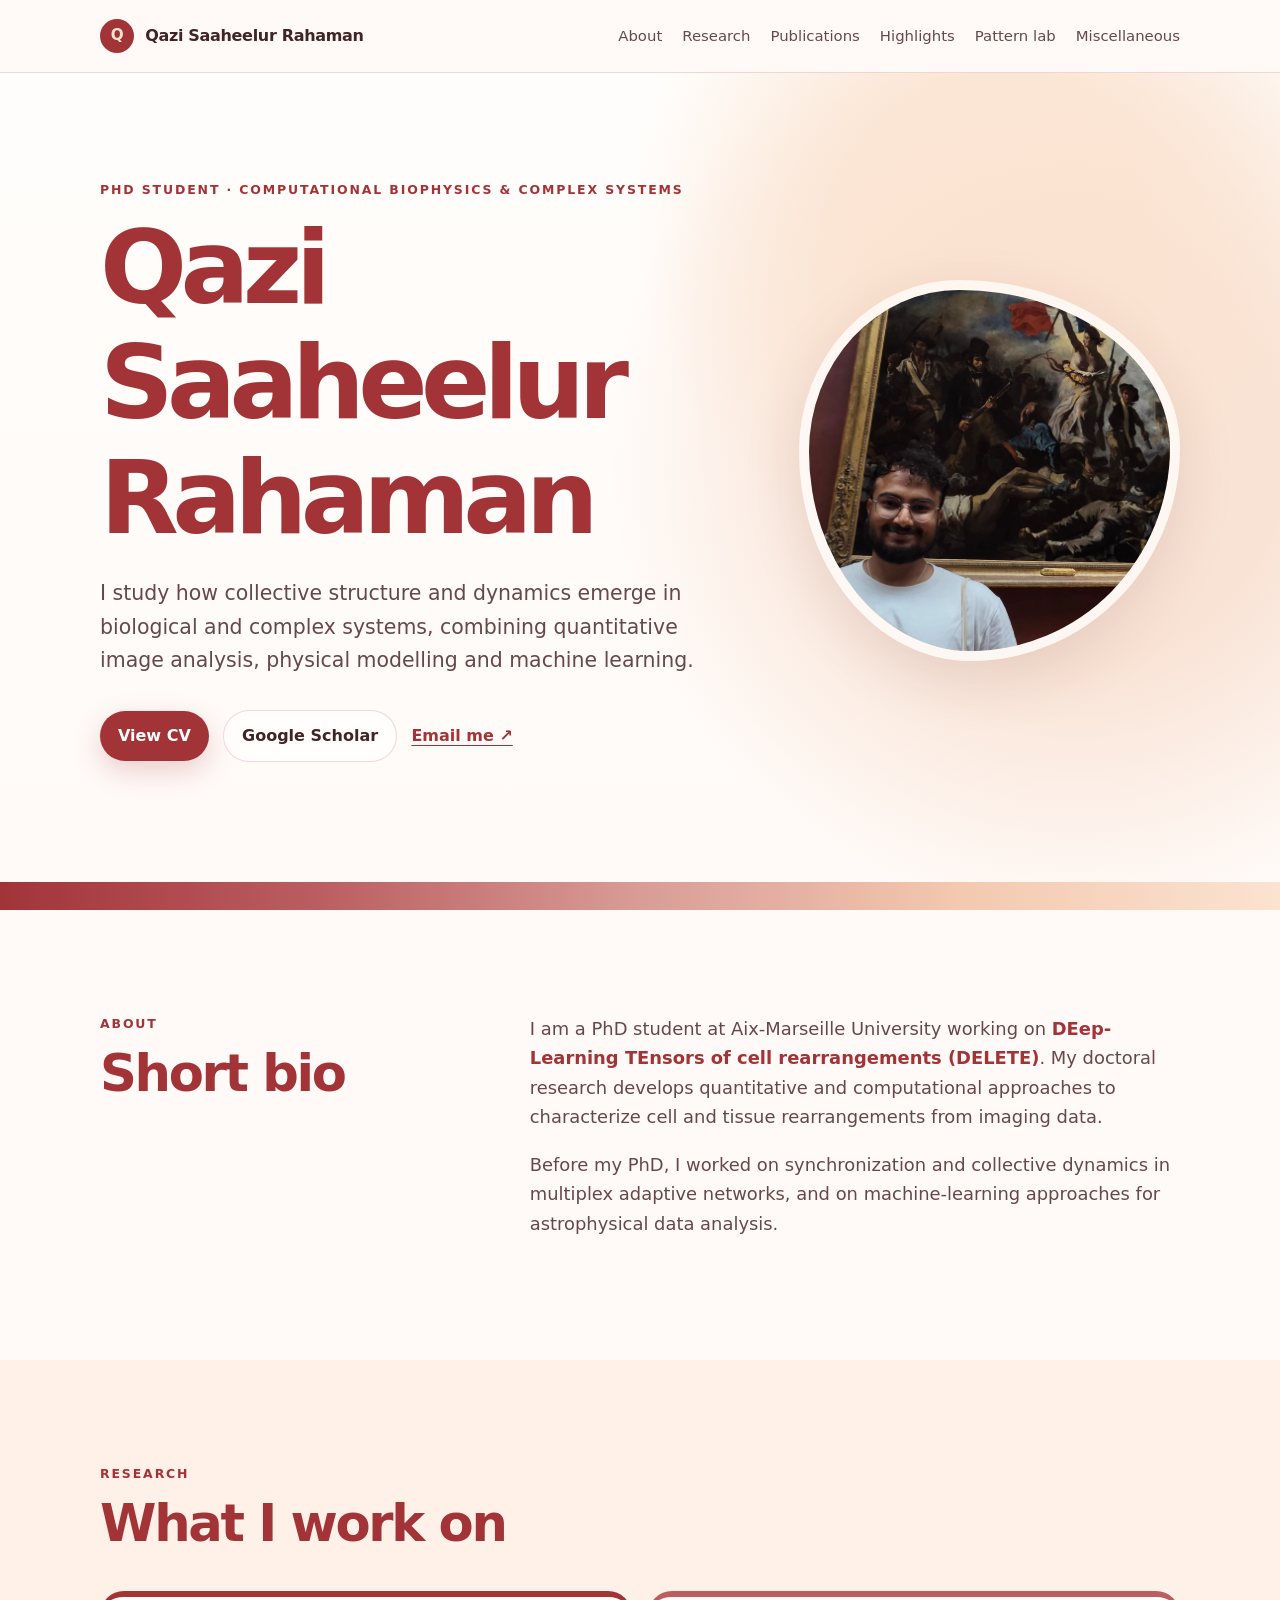
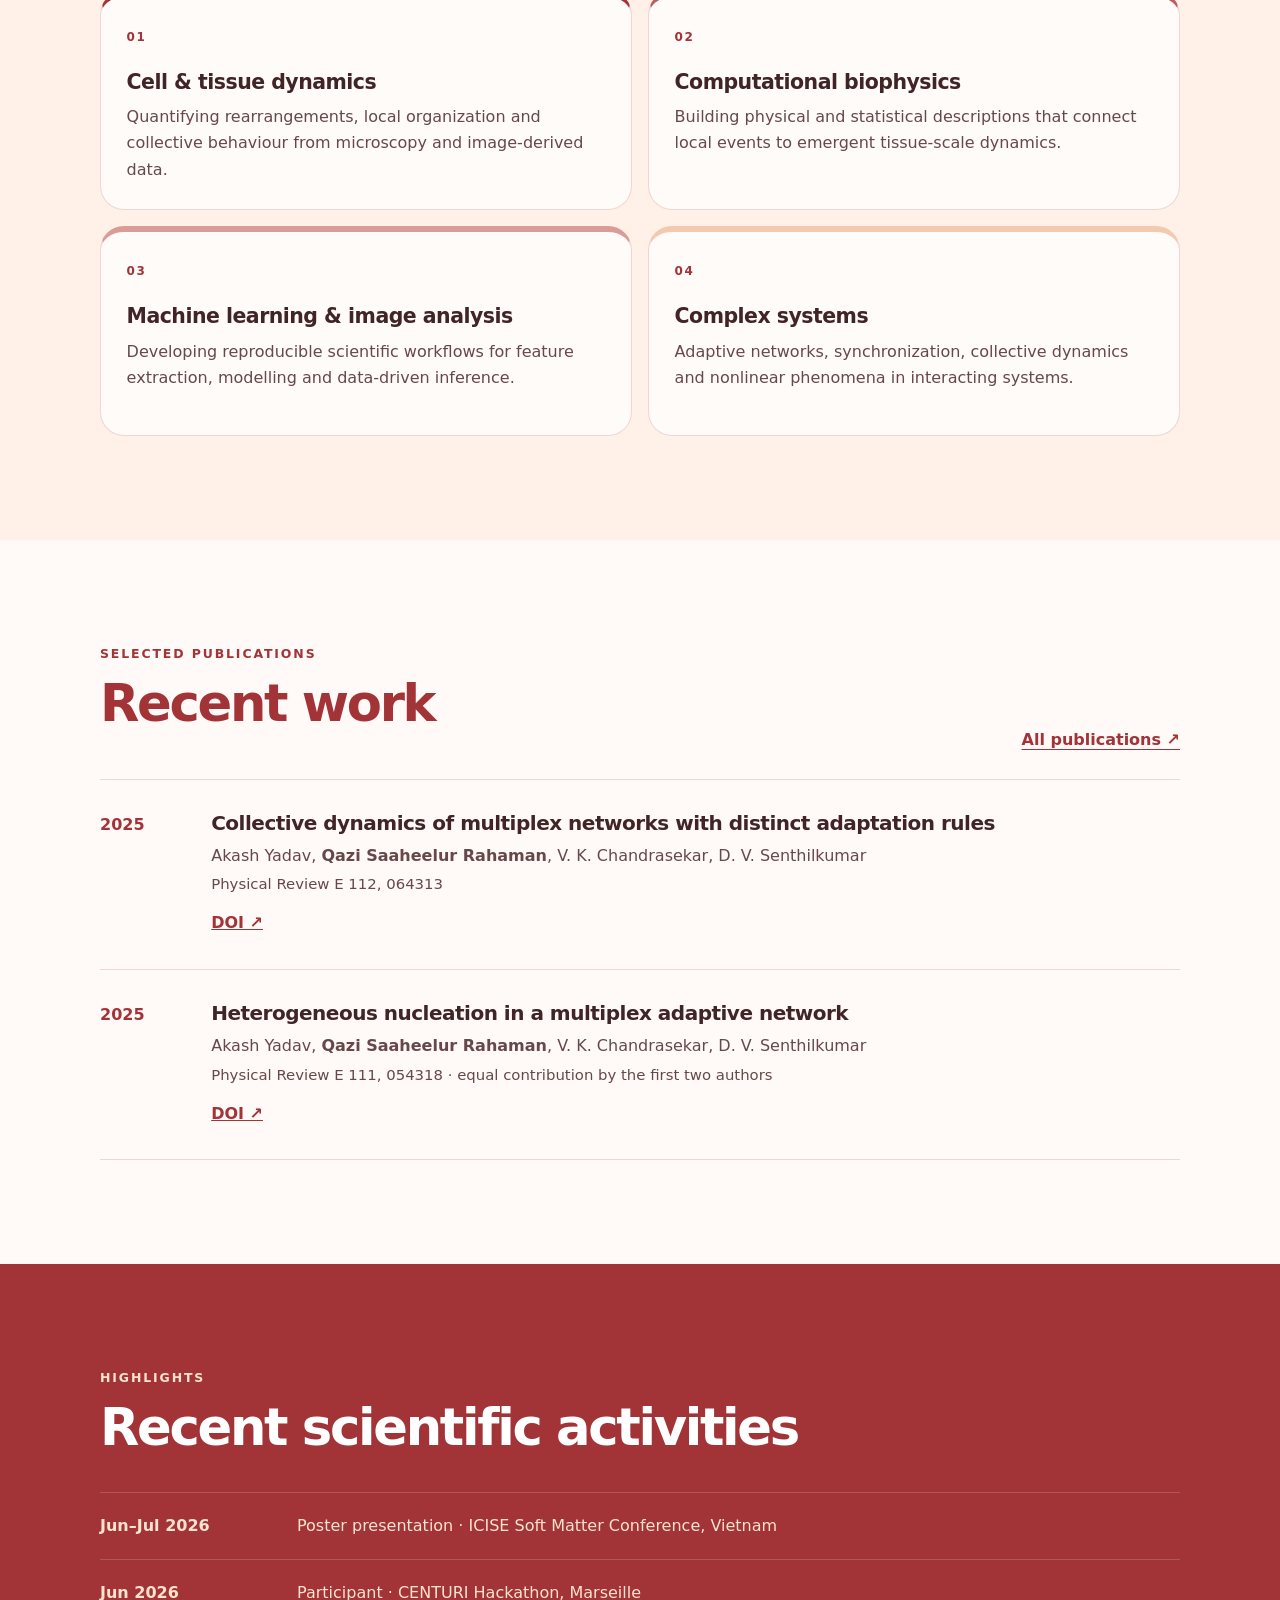
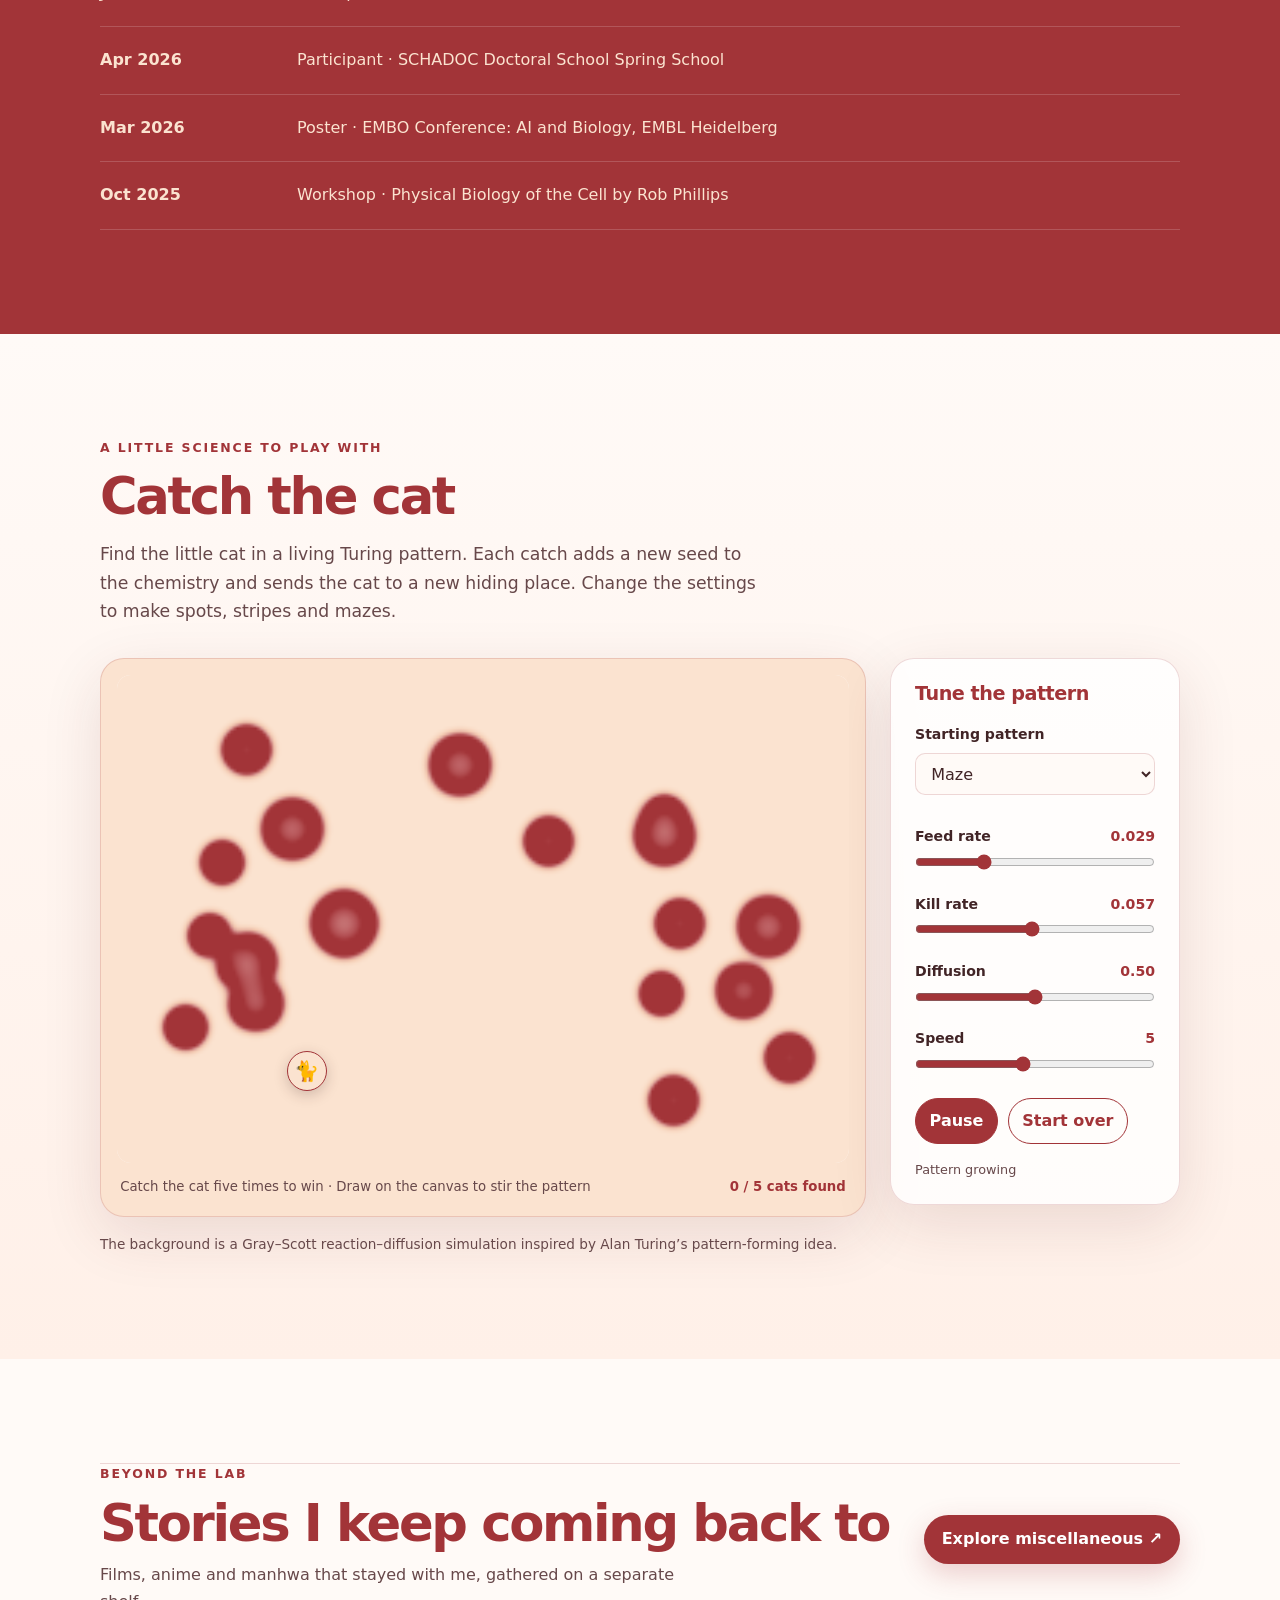
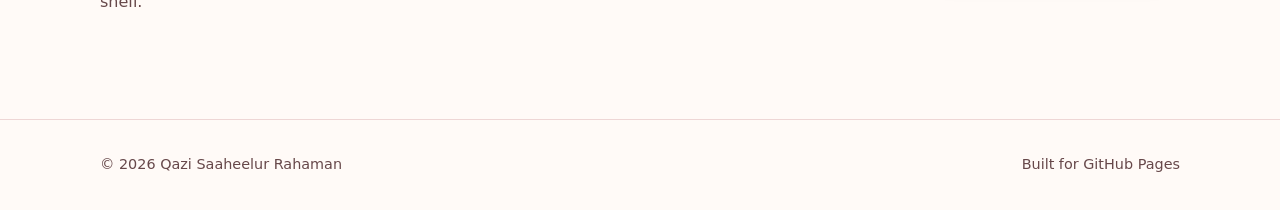
==== index.html @ b4f673d4 "Add cat pattern game and miscellaneous page" ====
<!doctype html>
<html lang="en">
<head>
  <meta charset="utf-8" />
  <meta name="viewport" content="width=device-width, initial-scale=1" />
  <meta name="description" content="Qazi Saaheelur Rahaman — PhD student working on computational biophysics, cell and tissue dynamics, complex systems, and quantitative image analysis." />
  <meta name="theme-color" content="#A23438" />
  <title>Qazi Saaheelur Rahaman</title>
  <link rel="icon" href="assets/favicon.svg" type="image/svg+xml" />
  <link rel="stylesheet" href="style.css?v=3" />
</head>
<body>
  <a class="skip-link" href="#main">Skip to content</a>

  <header class="site-header">
    <div class="shell nav-wrap">
      <a class="brand" href="#top" aria-label="Homepage">
        <span class="brand-mark">Q</span>
        <span>Qazi Saaheelur Rahaman</span>
      </a>
      <nav class="nav" aria-label="Primary navigation">
        <a href="#about">About</a>
        <a href="#research">Research</a>
        <a href="#publications">Publications</a>
        <a href="#highlights">Highlights</a>
        <a href="#pattern-lab">Pattern lab</a>
        <a href="misc.html">Miscellaneous</a>
      </nav>
    </div>
  </header>

  <main id="main">
    <section class="hero" id="top">
      <div class="shell hero-grid">
        <div class="hero-copy">
          <p class="eyebrow">PhD student · Computational biophysics & complex systems</p>
          <h1>Qazi Saaheelur Rahaman</h1>
          <p class="hero-text">
            I study how collective structure and dynamics emerge in biological and complex systems,
            combining quantitative image analysis, physical modelling and machine learning.
          </p>
          <div class="hero-actions">
            <a class="button primary" href="assets/resume.pdf" target="_blank" rel="noopener">View CV</a>
            <a class="button secondary" href="https://scholar.google.com/citations?user=FJB0mhMAAAAJ&hl=en" target="_blank" rel="noopener">Google Scholar</a>
            <a class="text-link" href="mailto:saaheelur-rahaman.QAZI@univ-amu.fr">Email me ↗</a>
          </div>
        </div>

        <figure class="hero-portrait">
          <img src="assets/img.jpeg" alt="Qazi Saaheelur Rahaman" />
        </figure>
      </div>
      <div class="hero-wave" aria-hidden="true"></div>
    </section>

    <section class="section" id="about">
      <div class="shell two-col">
        <div>
          <p class="section-kicker">About</p>
          <h2>Short bio</h2>
        </div>
        <div class="prose">
          <p>
            I am a PhD student at Aix-Marseille University working on <strong>DEep-Learning TEnsors of cell rearrangements (DELETE)</strong>.
            My doctoral research develops quantitative and computational approaches to characterize cell and tissue rearrangements from imaging data.
          </p>
          <p>
            Before my PhD, I worked on synchronization and collective dynamics in multiplex adaptive networks, and on machine-learning approaches for astrophysical data analysis.
          </p>
        </div>
      </div>
    </section>

    <section class="section soft" id="research">
      <div class="shell">
        <p class="section-kicker">Research</p>
        <h2>What I work on</h2>
        <div class="card-grid research-grid">
          <article class="research-card">
            <span class="card-index">01</span>
            <h3>Cell & tissue dynamics</h3>
            <p>Quantifying rearrangements, local organization and collective behaviour from microscopy and image-derived data.</p>
          </article>
          <article class="research-card">
            <span class="card-index">02</span>
            <h3>Computational biophysics</h3>
            <p>Building physical and statistical descriptions that connect local events to emergent tissue-scale dynamics.</p>
          </article>
          <article class="research-card">
            <span class="card-index">03</span>
            <h3>Machine learning & image analysis</h3>
            <p>Developing reproducible scientific workflows for feature extraction, modelling and data-driven inference.</p>
          </article>
          <article class="research-card">
            <span class="card-index">04</span>
            <h3>Complex systems</h3>
            <p>Adaptive networks, synchronization, collective dynamics and nonlinear phenomena in interacting systems.</p>
          </article>
        </div>
      </div>
    </section>

    <section class="section" id="publications">
      <div class="shell">
        <div class="section-heading-row">
          <div>
            <p class="section-kicker">Selected publications</p>
            <h2>Recent work</h2>
          </div>
          <a class="text-link" href="https://scholar.google.com/citations?user=FJB0mhMAAAAJ&hl=en" target="_blank" rel="noopener">All publications ↗</a>
        </div>

        <div class="publication-list">
          <article class="publication">
            <div class="pub-year">2025</div>
            <div>
              <h3>Collective dynamics of multiplex networks with distinct adaptation rules</h3>
              <p>Akash Yadav, <strong>Qazi Saaheelur Rahaman</strong>, V. K. Chandrasekar, D. V. Senthilkumar</p>
              <p class="pub-meta">Physical Review E 112, 064313</p>
              <a href="https://doi.org/10.1103/vndm-lcqs" target="_blank" rel="noopener">DOI ↗</a>
            </div>
          </article>

          <article class="publication">
            <div class="pub-year">2025</div>
            <div>
              <h3>Heterogeneous nucleation in a multiplex adaptive network</h3>
              <p>Akash Yadav, <strong>Qazi Saaheelur Rahaman</strong>, V. K. Chandrasekar, D. V. Senthilkumar</p>
              <p class="pub-meta">Physical Review E 111, 054318 · equal contribution by the first two authors</p>
              <a href="https://doi.org/10.1103/PhysRevE.111.054318" target="_blank" rel="noopener">DOI ↗</a>
            </div>
          </article>
        </div>
      </div>
    </section>

    <section class="section deep" id="highlights">
      <div class="shell">
        <p class="section-kicker light">Highlights</p>
        <h2>Recent scientific activities</h2>
        <div class="timeline">
          <div class="timeline-row"><time>Jun–Jul 2026</time><p>Poster presentation · ICISE Soft Matter Conference, Vietnam</p></div>
          <div class="timeline-row"><time>Jun 2026</time><p>Participant · CENTURI Hackathon, Marseille</p></div>
          <div class="timeline-row"><time>Apr 2026</time><p>Participant · SCHADOC Doctoral School Spring School</p></div>
          <div class="timeline-row"><time>Mar 2026</time><p>Poster · EMBO Conference: AI and Biology, EMBL Heidelberg</p></div>
          <div class="timeline-row"><time>Oct 2025</time><p>Workshop · Physical Biology of the Cell by Rob Phillips</p></div>
        </div>
      </div>
    </section>

    <section class="section pattern-section" id="pattern-lab">
      <div class="shell">
        <div class="pattern-heading">
          <div>
            <p class="section-kicker">A little science to play with</p>
            <h2>Catch the cat</h2>
            <p class="pattern-intro">Find the little cat in a living Turing pattern. Each catch adds a new seed to the chemistry and sends the cat to a new hiding place. Change the settings to make spots, stripes and mazes.</p>
          </div>
        </div>

        <div class="pattern-lab">
          <div class="pattern-stage">
            <div class="pattern-canvas-wrap">
              <canvas id="pattern-canvas" width="240" height="160" tabindex="0" aria-label="Interactive reaction-diffusion pattern. Draw with a pointer or press Enter to add a new seed.">Your browser does not support this pattern canvas.</canvas>
              <button id="pattern-cat" class="pattern-cat" type="button" aria-label="Catch the cat" style="left:50%;top:50%">🐈</button>
            </div>
            <div class="pattern-stage-caption">
              <p class="pattern-hint">Catch the cat five times to win · Draw on the canvas to stir the pattern</p>
              <p id="cat-score" class="cat-score" role="status" aria-live="polite">0 / 5 cats found</p>
            </div>
          </div>

          <div class="pattern-controls">
            <h3>Tune the pattern</h3>
            <label class="control-label" for="pattern-preset">Starting pattern</label>
            <select id="pattern-preset">
              <option value="spots">Spots</option>
              <option value="stripes">Stripes</option>
              <option value="maze" selected>Maze</option>
              <option value="coral">Coral</option>
            </select>

            <label class="slider-label" for="feed-rate"><span>Feed rate</span><output id="feed-value" for="feed-rate">0.029</output></label>
            <input id="feed-rate" type="range" min="0.010" max="0.080" step="0.001" value="0.029" />
            <label class="slider-label" for="kill-rate"><span>Kill rate</span><output id="kill-value" for="kill-rate">0.057</output></label>
            <input id="kill-rate" type="range" min="0.040" max="0.075" step="0.001" value="0.057" />
            <label class="slider-label" for="diffusion-rate"><span>Diffusion</span><output id="diffusion-value" for="diffusion-rate">0.50</output></label>
            <input id="diffusion-rate" type="range" min="0.20" max="0.80" step="0.01" value="0.50" />
            <label class="slider-label" for="pattern-speed"><span>Speed</span><output id="speed-value" for="pattern-speed">5</output></label>
            <input id="pattern-speed" type="range" min="1" max="10" step="1" value="5" />

            <div class="pattern-buttons">
              <button id="pattern-toggle" type="button">Pause</button>
              <button id="pattern-reset" type="button">Start over</button>
            </div>
            <p id="pattern-status" class="pattern-status" role="status" aria-live="polite">Pattern growing</p>
          </div>
        </div>
        <p class="pattern-credit">The background is a Gray–Scott reaction–diffusion simulation inspired by Alan Turing’s pattern-forming idea.</p>
      </div>
    </section>

    <section class="section misc-teaser">
      <div class="shell misc-teaser-inner">
        <div>
          <p class="section-kicker">Beyond the lab</p>
          <h2>Stories I keep coming back to</h2>
          <p>Films, anime and manhwa that stayed with me, gathered on a separate shelf.</p>
        </div>
        <a class="button primary" href="misc.html">Explore miscellaneous ↗</a>
      </div>
    </section>
  </main>

  <footer class="site-footer">
    <div class="shell footer-row">
      <span>© <span id="year"></span> Qazi Saaheelur Rahaman</span>
      <span>Built for GitHub Pages</span>
    </div>
  </footer>

  <script src="pattern-lab.js?v=2" defer></script>
  <script>
    document.getElementById('year').textContent = new Date().getFullYear();
  </script>
</body>
</html>
---- style.css ----
:root {
  --ember: #A23438;
  --rose: #BB5E61;
  --blush: #D99C97;
  --peach: #F3C9AF;
  --cream: #FBE3D0;
  --ink: #412426;
  --paper: #fffaf7;
  --white: #ffffff;
  --muted: #67484a;
  --line: rgba(162, 52, 56, 0.18);
  --shadow: 0 18px 60px rgba(94, 31, 34, 0.12);
  --radius: 24px;
  --shell: 1080px;
}

* { box-sizing: border-box; }
html { scroll-behavior: smooth; }
body {
  margin: 0;
  font-family: Inter, ui-sans-serif, system-ui, -apple-system, BlinkMacSystemFont, "Segoe UI", sans-serif;
  color: var(--ink);
  background: var(--paper);
  line-height: 1.65;
  -webkit-font-smoothing: antialiased;
}
a { color: inherit; }
img { max-width: 100%; display: block; }

.skip-link {
  position: fixed;
  left: 1rem;
  top: -4rem;
  z-index: 999;
  background: var(--ember);
  color: white;
  padding: .7rem 1rem;
  border-radius: .5rem;
}
.skip-link:focus { top: 1rem; }

.shell {
  width: min(calc(100% - 2.5rem), var(--shell));
  margin-inline: auto;
}

.site-header {
  position: sticky;
  top: 0;
  z-index: 50;
  backdrop-filter: blur(14px);
  background: color-mix(in srgb, var(--paper) 88%, transparent);
  border-bottom: 1px solid var(--line);
}
.nav-wrap {
  min-height: 72px;
  display: flex;
  align-items: center;
  justify-content: space-between;
  gap: 2rem;
}
.brand {
  display: inline-flex;
  align-items: center;
  gap: .7rem;
  font-weight: 750;
  text-decoration: none;
  letter-spacing: -.02em;
}
.brand-mark {
  display: grid;
  place-items: center;
  width: 34px;
  height: 34px;
  border-radius: 50%;
  background: var(--ember);
  color: var(--cream);
  font-size: .95rem;
}
.nav { display: flex; gap: 1.25rem; font-size: .93rem; }
.nav a { text-decoration: none; color: var(--muted); }
.nav a:hover { color: var(--ember); }

.hero {
  position: relative;
  overflow: hidden;
  background:
    radial-gradient(circle at 78% 18%, rgba(251,227,208,.85) 0 12%, transparent 30%),
    radial-gradient(circle at 84% 45%, rgba(243,201,175,.48) 0 18%, transparent 40%),
    linear-gradient(180deg, #fffdfb 0%, var(--paper) 100%);
}
.hero-grid {
  min-height: 610px;
  display: grid;
  grid-template-columns: 1.25fr .75fr;
  gap: 4rem;
  align-items: center;
  padding: 6.7rem 0 7.5rem;
  position: relative;
  z-index: 1;
}
.eyebrow, .section-kicker {
  margin: 0 0 .65rem;
  text-transform: uppercase;
  letter-spacing: .15em;
  font-weight: 800;
  font-size: .78rem;
  color: var(--ember);
}
h1, h2, h3 { line-height: 1.12; margin-top: 0; }
h1 {
  font-size: clamp(3.2rem, 8vw, 6.4rem);
  letter-spacing: -.065em;
  margin-bottom: 1.35rem;
  max-width: 8ch;
  color: var(--ember);
}
h2 {
  font-size: clamp(2.1rem, 4vw, 3.35rem);
  letter-spacing: -.045em;
  margin-bottom: 1.3rem;
  color: var(--ember);
}
h3 { letter-spacing: -.025em; }
.hero-text {
  max-width: 650px;
  font-size: clamp(1.07rem, 2vw, 1.28rem);
  color: var(--muted);
  margin: 0;
}
.hero-actions {
  display: flex;
  flex-wrap: wrap;
  align-items: center;
  gap: .9rem;
  margin-top: 2rem;
}
.button {
  display: inline-flex;
  align-items: center;
  justify-content: center;
  min-height: 48px;
  padding: .72rem 1.12rem;
  border-radius: 999px;
  font-weight: 750;
  text-decoration: none;
  transition: transform .18s ease, box-shadow .18s ease, background .18s ease;
}
.button:hover { transform: translateY(-2px); }
.button.primary { background: var(--ember); color: white; box-shadow: 0 10px 28px rgba(162,52,56,.22); }
.button.primary:hover { background: #862a2e; }
.button.secondary { border: 1px solid var(--line); background: rgba(255,255,255,.65); }
.text-link { font-weight: 750; color: var(--ember); text-decoration-thickness: 1px; text-underline-offset: 4px; }

.hero-portrait {
  width: min(100%, 390px);
  aspect-ratio: 1;
  margin: 0;
  justify-self: end;
  overflow: hidden;
  border: 10px solid rgba(255,255,255,.7);
  border-radius: 42% 58% 55% 45% / 45% 44% 56% 55%;
  box-shadow: var(--shadow);
}
.hero-portrait img {
  width: 100%;
  height: 100%;
  object-fit: cover;
}
.hero-wave {
  height: 28px;
  background: linear-gradient(90deg, var(--ember), var(--rose), var(--blush), var(--peach), var(--cream));
}

.section { padding: 6.5rem 0; }
.section.soft { background: #fff0e8; }
.section.deep { background: var(--ember); color: var(--cream); }
.section.deep h2 { color: white; }
.section-kicker.light { color: var(--cream); }
.two-col { display: grid; grid-template-columns: .72fr 1.28fr; gap: 4rem; }
.prose { font-size: 1.12rem; color: var(--muted); }
.prose p:first-child { margin-top: 0; }
.prose strong { color: var(--ember); }

.card-grid { display: grid; gap: 1rem; }
.research-grid { grid-template-columns: repeat(2, 1fr); margin-top: 2.4rem; }
.research-card {
  border: 1px solid var(--line);
  background: rgba(255,255,255,.72);
  border-radius: var(--radius);
  padding: 1.6rem;
  min-height: 210px;
  transition: transform .2s ease, border-color .2s ease;
}
.research-card:hover { transform: translateY(-4px); border-color: var(--rose); }
.research-card:nth-child(1) { border-top: 6px solid var(--ember); }
.research-card:nth-child(2) { border-top: 6px solid var(--rose); }
.research-card:nth-child(3) { border-top: 6px solid var(--blush); }
.research-card:nth-child(4) { border-top: 6px solid var(--peach); }
.card-index { font-size: .75rem; font-weight: 850; color: var(--ember); letter-spacing: .12em; }
.research-card h3 { font-size: 1.28rem; margin: 1.35rem 0 .65rem; }
.research-card p { margin: 0; color: var(--muted); }

.section-heading-row { display: flex; justify-content: space-between; align-items: end; gap: 2rem; }
.publication-list { border-top: 1px solid var(--line); margin-top: 1.6rem; }
.publication {
  display: grid;
  grid-template-columns: 92px 1fr;
  gap: 1.2rem;
  padding: 2rem 0;
  border-bottom: 1px solid var(--line);
}
.pub-year { font-weight: 850; color: var(--ember); }
.publication h3 { font-size: 1.25rem; margin-bottom: .55rem; }
.publication p { margin: .2rem 0; color: var(--muted); }
.publication a { display: inline-block; margin-top: .65rem; color: var(--ember); font-weight: 800; }
.pub-meta { font-size: .93rem; }

.timeline { margin-top: 2.2rem; border-top: 1px solid rgba(255,255,255,.17); }
.timeline-row {
  display: grid;
  grid-template-columns: 165px 1fr;
  gap: 2rem;
  padding: 1.25rem 0;
  border-bottom: 1px solid rgba(255,255,255,.17);
}
.timeline-row time { color: var(--cream); font-weight: 800; }
.timeline-row p { margin: 0; }

.pattern-section { background: linear-gradient(180deg, var(--paper), #fff0e8); }
.pattern-heading { margin-bottom: 2rem; }
.pattern-heading h2 { margin-bottom: .9rem; }
.pattern-intro { max-width: 670px; margin: 0; color: var(--muted); font-size: 1.08rem; }
.pattern-lab { display: grid; grid-template-columns: minmax(0, 1fr) 290px; gap: 1.5rem; align-items: start; }
.pattern-stage, .pattern-controls { border: 1px solid var(--line); border-radius: var(--radius); box-shadow: var(--shadow); }
.pattern-stage { padding: 1rem; background: var(--cream); }
.pattern-canvas-wrap { position: relative; }
#pattern-canvas { display: block; width: 100%; height: auto; aspect-ratio: 3 / 2; border-radius: 14px; background: var(--paper); cursor: crosshair; touch-action: none; }
#pattern-canvas:focus-visible { outline: 3px solid var(--ember); outline-offset: 4px; }
.pattern-cat { position: absolute; z-index: 2; display: grid; place-items: center; width: 40px; height: 40px; padding: 0; border: 1px solid var(--ember); border-radius: 50%; background: var(--cream); box-shadow: 0 4px 14px rgba(65,36,38,.22); font-size: 20px; line-height: 1; cursor: pointer; transform: translate(-50%,-50%); transition: left .45s ease, top .45s ease, transform .18s ease; }
.pattern-cat[hidden] { display: none; }
.pattern-cat:hover { transform: translate(-50%,-50%) scale(1.12); }
.pattern-cat:focus-visible { outline: 3px solid var(--ember); outline-offset: 3px; }
.pattern-stage-caption { display: flex; align-items: baseline; justify-content: space-between; gap: .5rem 1rem; flex-wrap: wrap; }
.pattern-hint { margin: .85rem .2rem .1rem; color: var(--muted); font-size: .83rem; }
.cat-score { margin: .85rem .2rem .1rem; color: var(--ember); font-size: .83rem; font-weight: 800; white-space: nowrap; }
.pattern-controls { padding: 1.5rem; background: rgba(255,255,255,.8); }
.pattern-controls h3 { margin-bottom: 1.2rem; font-size: 1.2rem; color: var(--ember); }
.control-label, .slider-label { display: flex; justify-content: space-between; gap: 1rem; font-size: .88rem; font-weight: 700; }
.control-label { margin-bottom: .4rem; }
.pattern-controls select { width: 100%; min-height: 42px; margin-bottom: 1.15rem; padding: .55rem .7rem; border: 1px solid var(--line); border-radius: 10px; background: var(--paper); color: var(--ink); font: inherit; }
.slider-label { margin-top: .75rem; }
.slider-label output { color: var(--ember); font-variant-numeric: tabular-nums; }
.pattern-controls input[type="range"] { width: 100%; margin: .35rem 0 .65rem; accent-color: var(--ember); cursor: pointer; }
.pattern-buttons { display: flex; flex-wrap: wrap; gap: .6rem; margin-top: 1rem; }
.pattern-buttons button { min-height: 42px; padding: .55rem .85rem; border: 1px solid var(--ember); border-radius: 999px; background: var(--ember); color: white; font: inherit; font-weight: 700; cursor: pointer; }
.pattern-buttons button + button { background: transparent; color: var(--ember); }
.pattern-buttons button:hover { box-shadow: 0 4px 14px rgba(162,52,56,.18); }
.pattern-controls select:focus-visible, .pattern-controls input:focus-visible, .pattern-buttons button:focus-visible { outline: 3px solid var(--rose); outline-offset: 2px; }
.pattern-status { min-height: 1.3em; margin: .9rem 0 0; color: var(--muted); font-size: .8rem; }
.pattern-credit { margin: 1rem 0 0; color: var(--muted); font-size: .85rem; }

.misc-teaser { background: var(--paper); }
.misc-teaser-inner { display: flex; align-items: center; justify-content: space-between; gap: 2rem; border-top: 1px solid var(--line); }
.misc-teaser h2 { margin-bottom: .6rem; }
.misc-teaser p:last-child { max-width: 620px; margin: 0; color: var(--muted); }
.misc-teaser .button { flex: none; }

.misc-hero {
  padding: 5.5rem 0 5rem;
  background: radial-gradient(circle at 85% 15%, var(--cream), transparent 42%), linear-gradient(180deg, #fffdfb, var(--paper));
  border-bottom: 1px solid var(--line);
}
.misc-back { display: inline-block; margin-bottom: 3rem; color: var(--ember); font-weight: 750; text-decoration: none; }
.misc-back:hover { text-decoration: underline; }
.misc-hero h1 { max-width: none; margin-bottom: 1rem; font-size: clamp(3.5rem, 8vw, 6rem); }
.misc-hero p:not(.section-kicker) { max-width: 650px; margin: 0 0 1.8rem; color: var(--muted); font-size: 1.15rem; }
.misc-category { scroll-margin-top: 72px; }
.misc-category h2 { margin-bottom: 2rem; }
.poster-grid { display: grid; grid-template-columns: repeat(4, minmax(0, 1fr)); gap: 1.25rem; }
.poster-card { min-width: 0; margin: 0; }
.poster-art { position: relative; isolation: isolate; overflow: hidden; aspect-ratio: 2 / 3; border-radius: 16px; background: var(--cream); box-shadow: var(--shadow); }
.poster-art img { position: relative; z-index: 0; width: 100%; height: 100%; object-fit: cover; filter: grayscale(1) contrast(1.12); }
.poster-art::before, .poster-art::after { content: ""; position: absolute; inset: 0; pointer-events: none; }
.poster-art::before { z-index: 1; background: var(--ember); opacity: .48; mix-blend-mode: color; }
.poster-art::after { z-index: 2; background: url("assets/poster-grain.svg") repeat; opacity: .46; mix-blend-mode: soft-light; }
.poster-card figcaption { display: flex; gap: .7rem; padding: .9rem .15rem 0; }
.poster-rank { color: var(--rose); font-size: .78rem; font-weight: 850; line-height: 1.5; }
.poster-card h3 { margin: 0; color: var(--ink); font-size: 1.08rem; line-height: 1.35; }

.site-footer { border-top: 1px solid var(--line); }
.footer-row {
  min-height: 90px;
  display: flex;
  align-items: center;
  justify-content: space-between;
  gap: 1rem;
  color: var(--muted);
  font-size: .9rem;
}

@media (max-width: 820px) {
  .nav { display: none; }
  .hero-grid, .two-col, .pattern-lab { grid-template-columns: 1fr; }
  .hero-grid { gap: 2.5rem; padding: 5rem 0 5rem; }
  .hero-portrait { justify-self: start; width: min(100%, 340px); }
  .research-grid { grid-template-columns: 1fr; }
  .section-heading-row { align-items: flex-start; flex-direction: column; gap: .5rem; }
  .timeline-row { grid-template-columns: 1fr; gap: .3rem; }
  .publication { grid-template-columns: 1fr; gap: .3rem; }
  .section { padding: 4.5rem 0; }
  .pattern-controls { max-width: 520px; }
  .misc-teaser-inner { align-items: flex-start; flex-direction: column; }
  .poster-grid { grid-template-columns: repeat(2, minmax(0, 1fr)); }
}

@media (max-width: 520px) {
  .shell { width: min(calc(100% - 1.4rem), var(--shell)); }
  .brand span:last-child { display: none; }
  h1 { font-size: clamp(3rem, 16vw, 4.5rem); }
  .hero-portrait { width: min(100%, 290px); }
  .pattern-stage { padding: .6rem; }
  .pattern-hint { font-size: .75rem; }
  .misc-hero { padding: 3.5rem 0; }
  .misc-back { margin-bottom: 2rem; }
  .poster-grid { gap: 1rem .7rem; }
  .poster-card h3 { font-size: .95rem; }
  .footer-row { align-items: flex-start; flex-direction: column; justify-content: center; }
}
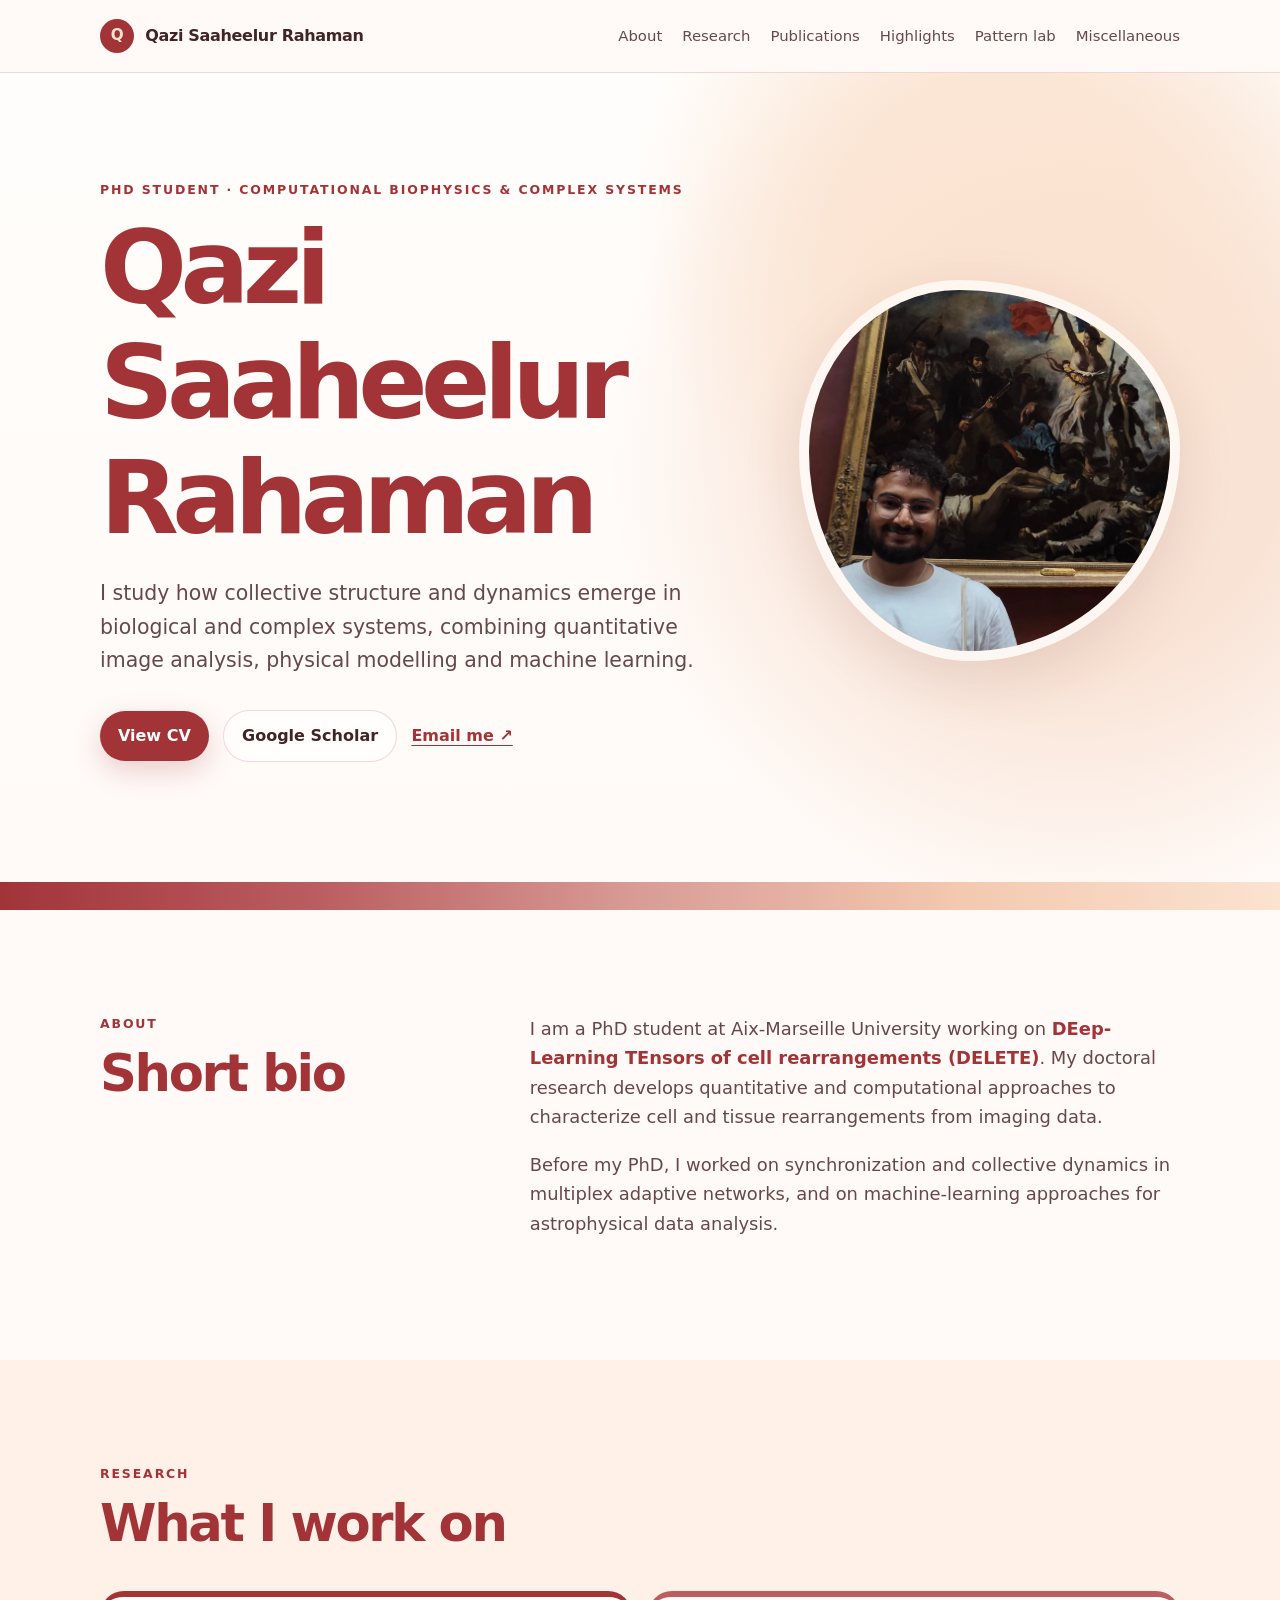
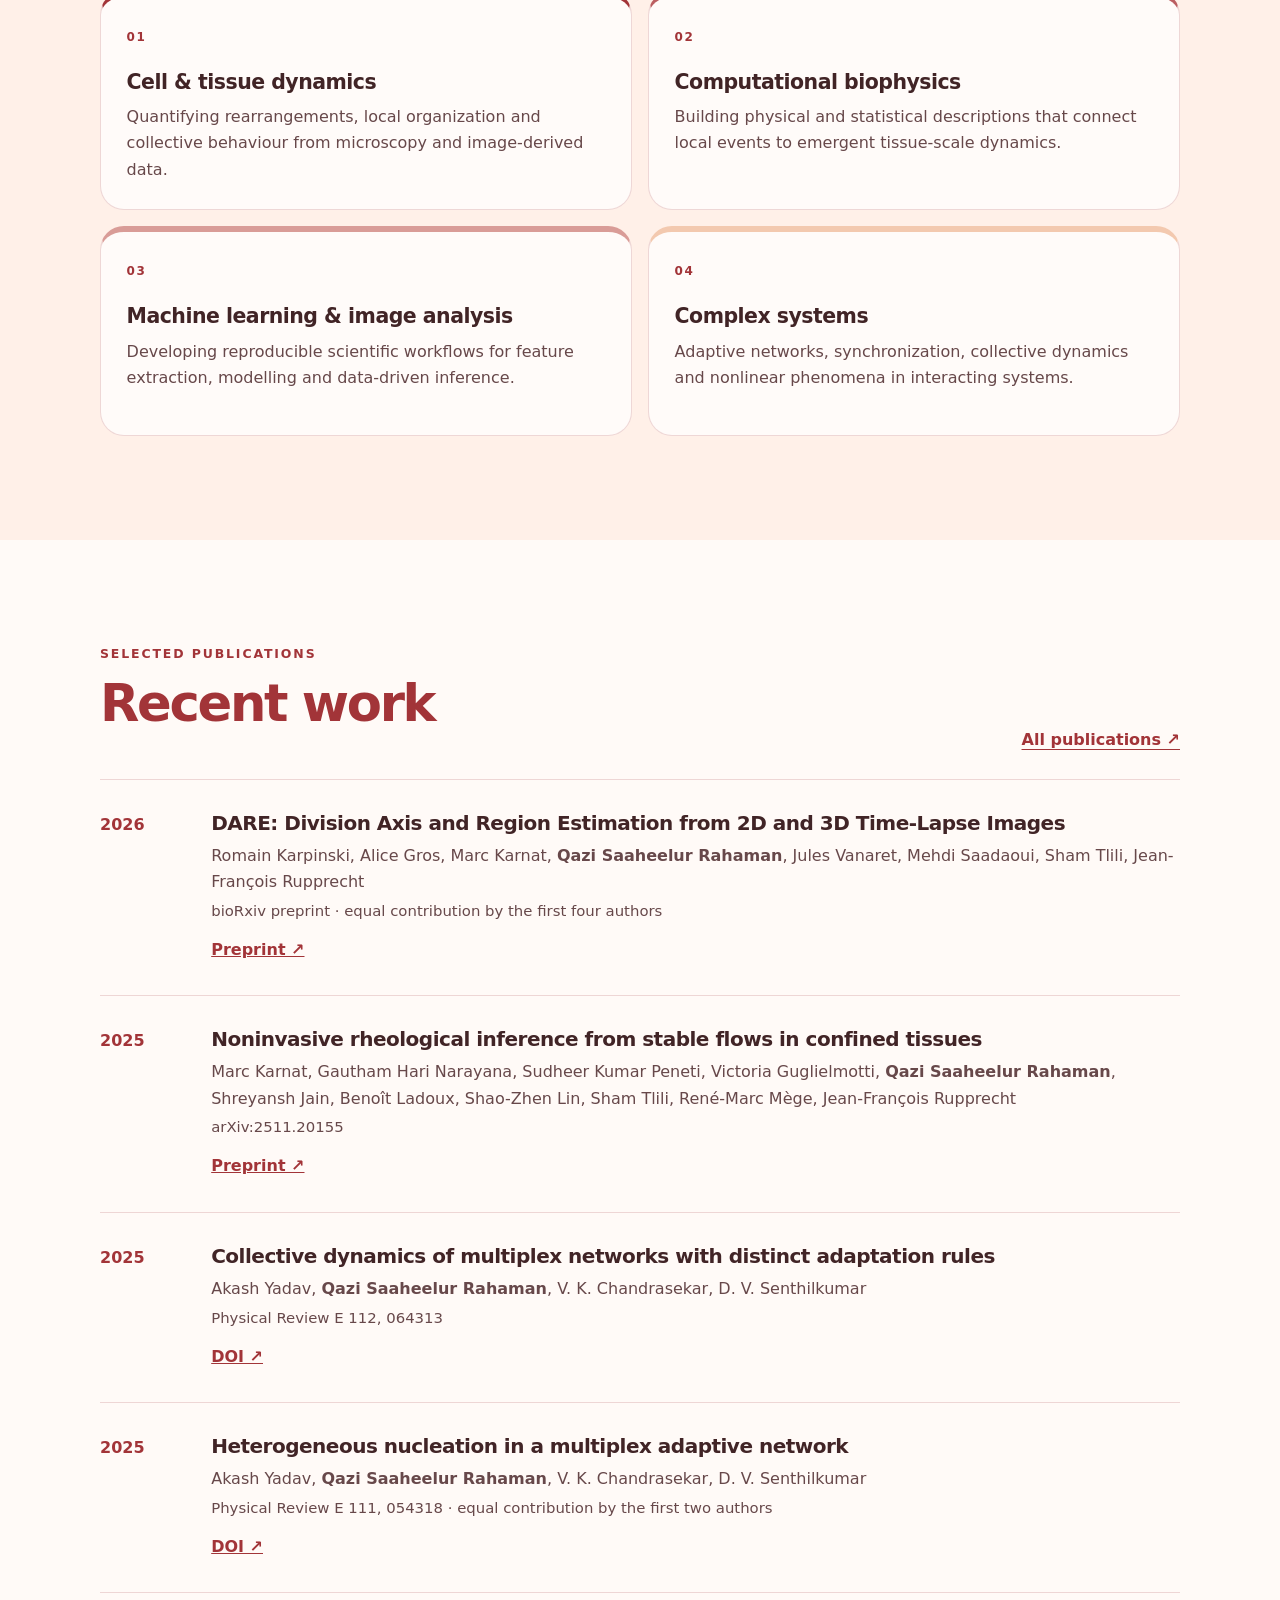
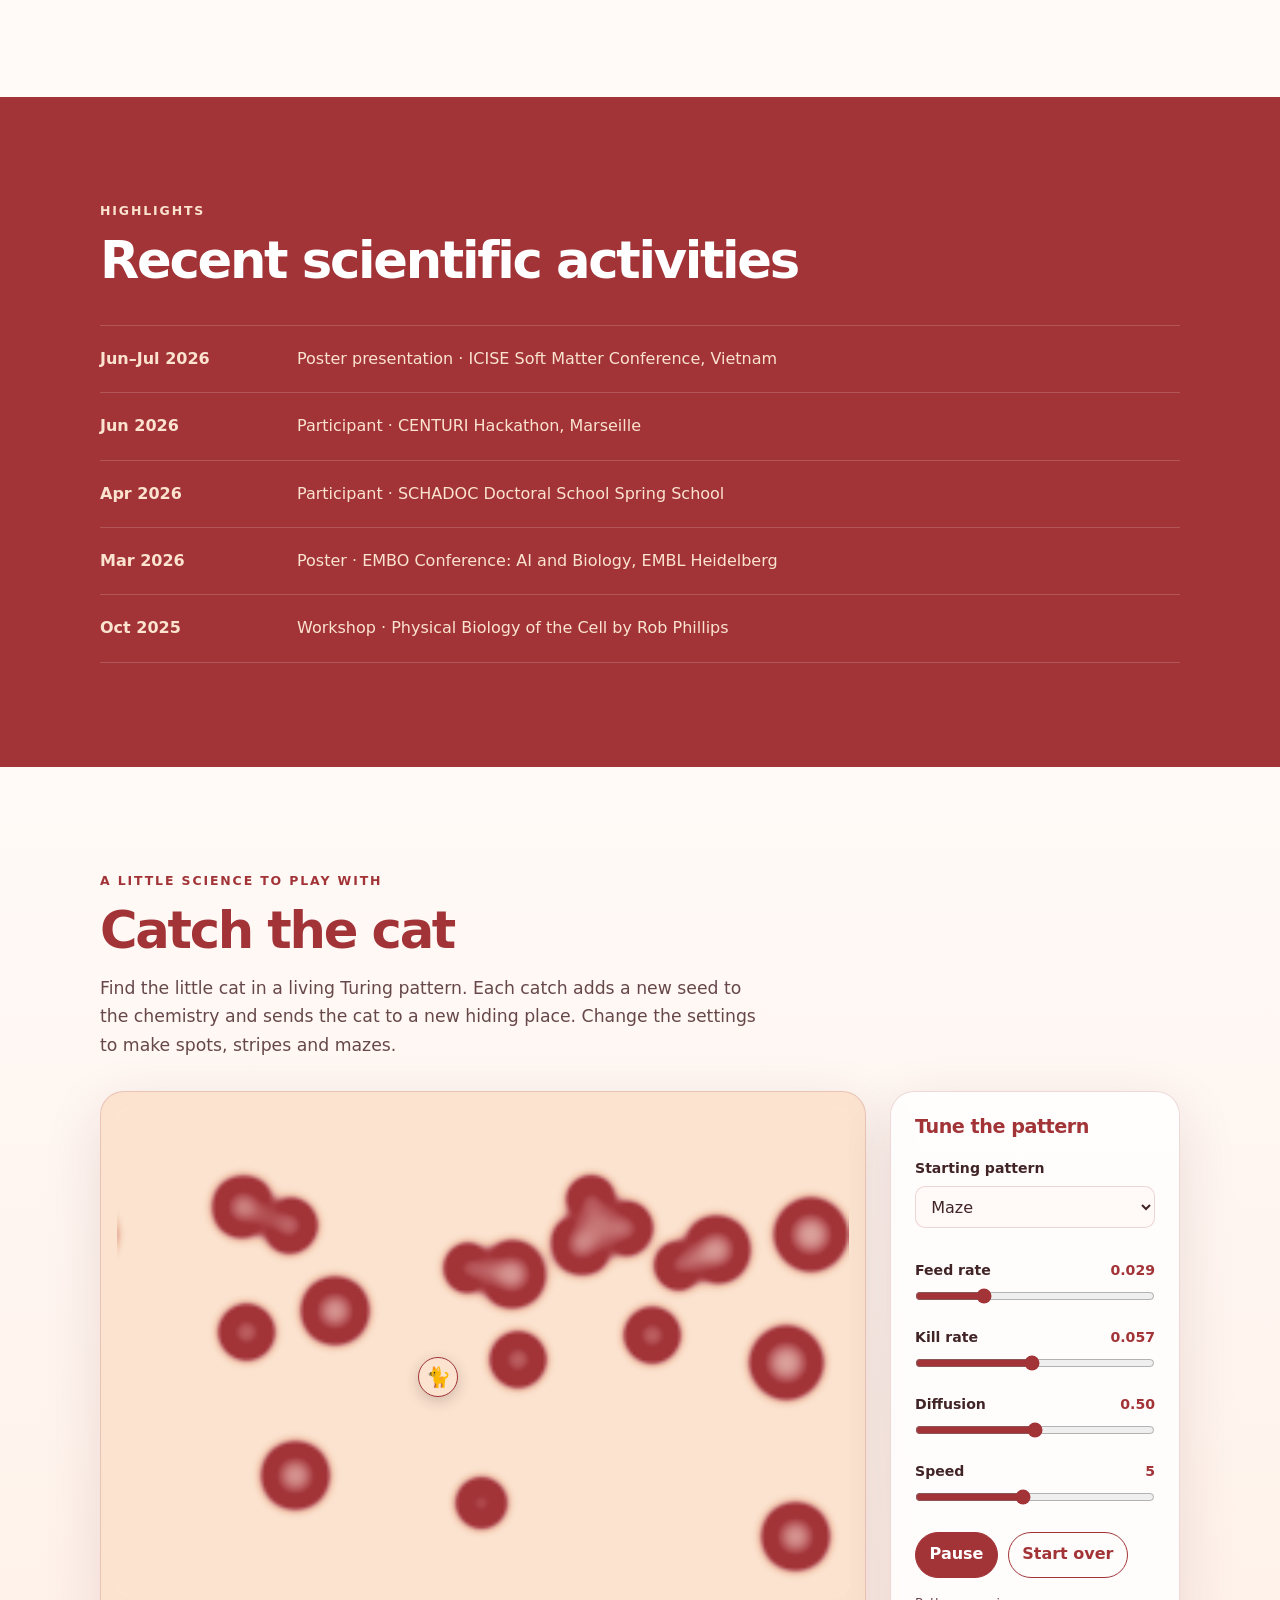
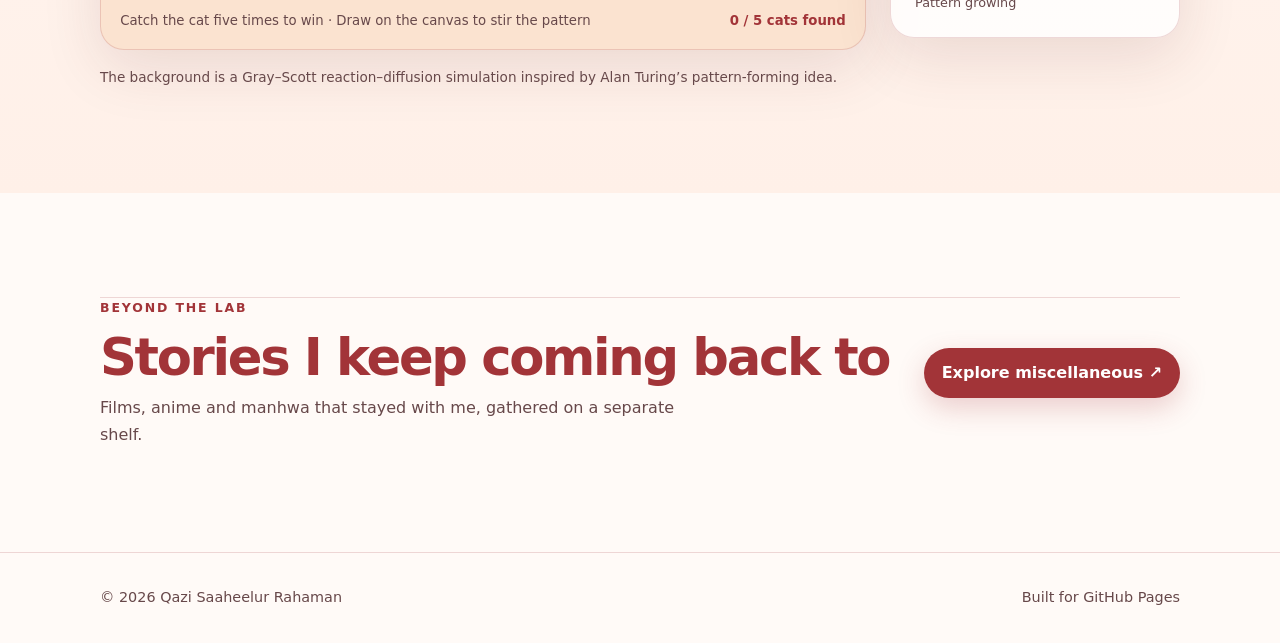
==== commit dd4ed539: "Add two preprints to publications" ====
--- a/index.html
+++ b/index.html
@@ -112,6 +112,26 @@
 
         <div class="publication-list">
           <article class="publication">
+            <div class="pub-year">2026</div>
+            <div>
+              <h3>DARE: Division Axis and Region Estimation from 2D and 3D Time-Lapse Images</h3>
+              <p>Romain Karpinski, Alice Gros, Marc Karnat, <strong>Qazi Saaheelur Rahaman</strong>, Jules Vanaret, Mehdi Saadaoui, Sham Tlili, Jean-François Rupprecht</p>
+              <p class="pub-meta">bioRxiv preprint · equal contribution by the first four authors</p>
+              <a href="https://doi.org/10.1101/2024.02.05.578987" target="_blank" rel="noopener">Preprint ↗</a>
+            </div>
+          </article>
+
+          <article class="publication">
+            <div class="pub-year">2025</div>
+            <div>
+              <h3>Noninvasive rheological inference from stable flows in confined tissues</h3>
+              <p>Marc Karnat, Gautham Hari Narayana, Sudheer Kumar Peneti, Victoria Guglielmotti, <strong>Qazi Saaheelur Rahaman</strong>, Shreyansh Jain, Benoît Ladoux, Shao-Zhen Lin, Sham Tlili, René-Marc Mège, Jean-François Rupprecht</p>
+              <p class="pub-meta">arXiv:2511.20155</p>
+              <a href="https://arxiv.org/abs/2511.20155" target="_blank" rel="noopener">Preprint ↗</a>
+            </div>
+          </article>
+
+          <article class="publication">
             <div class="pub-year">2025</div>
             <div>
               <h3>Collective dynamics of multiplex networks with distinct adaptation rules</h3>
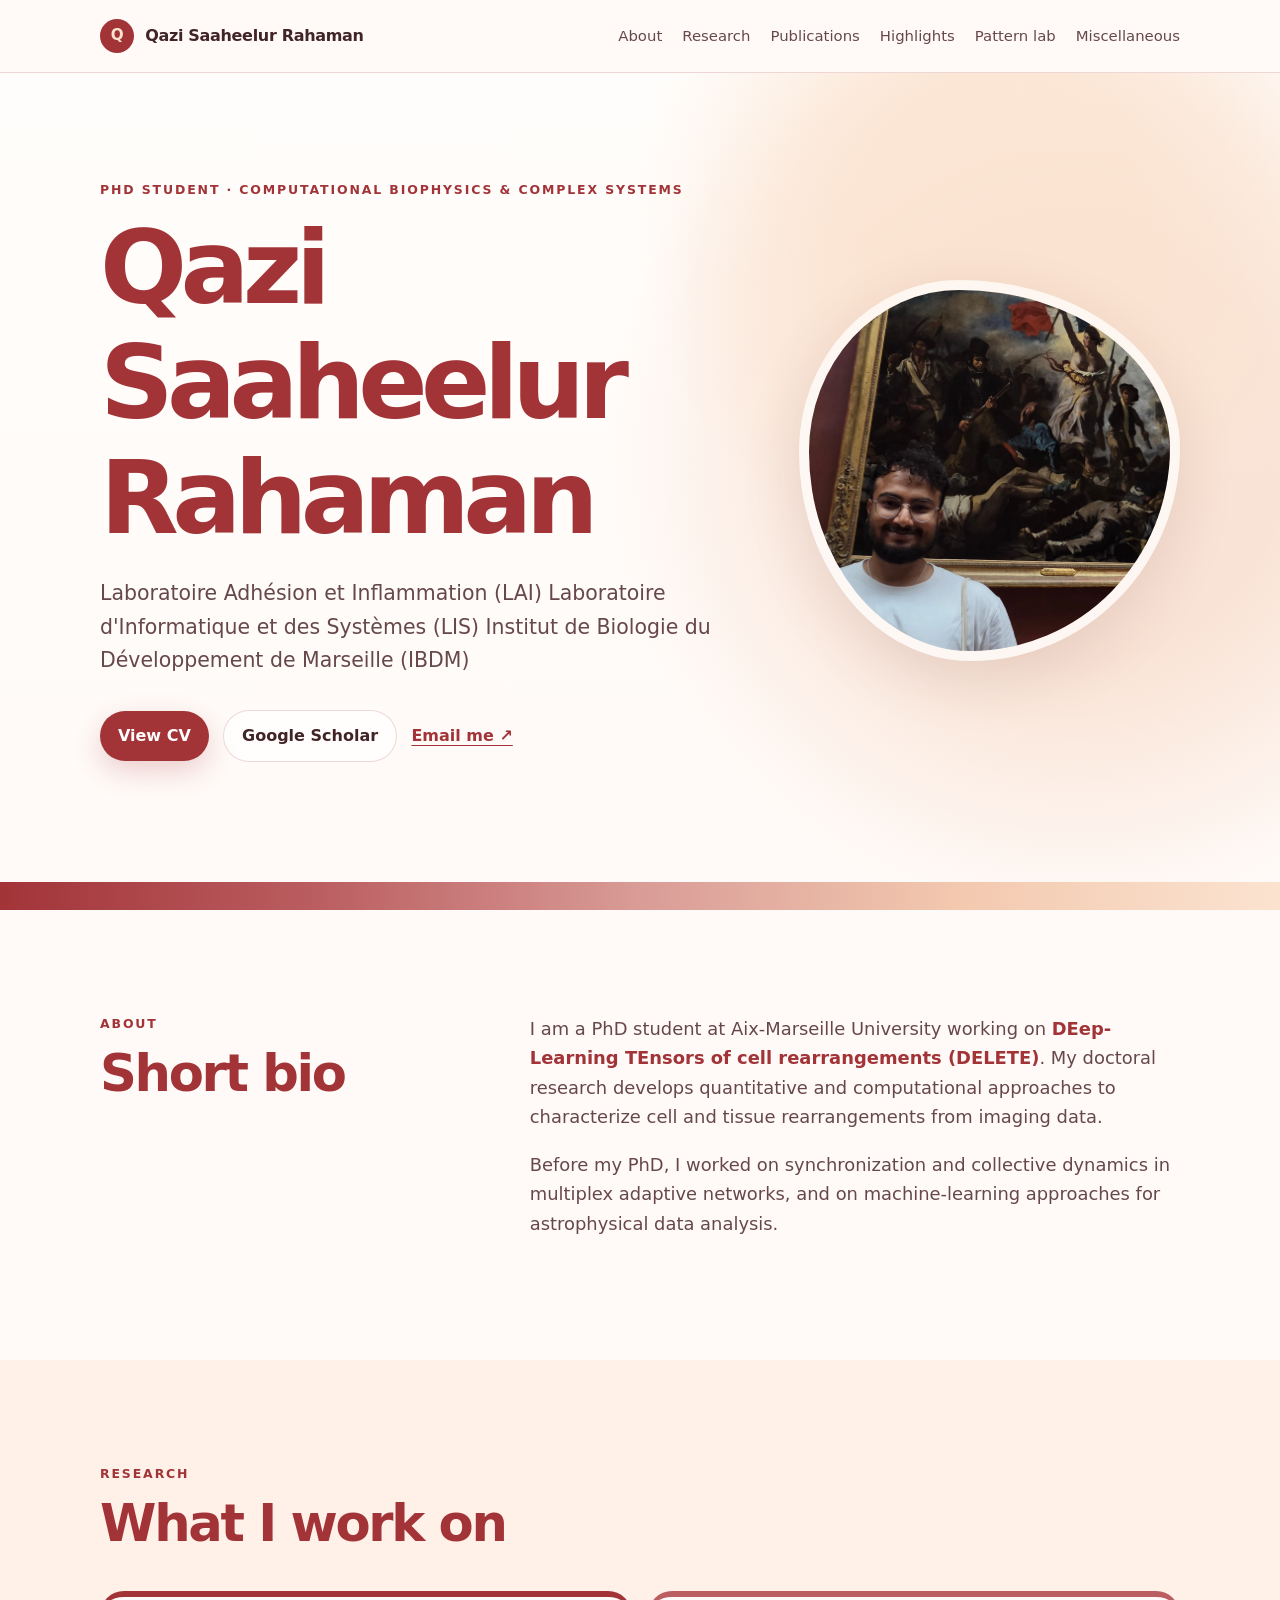
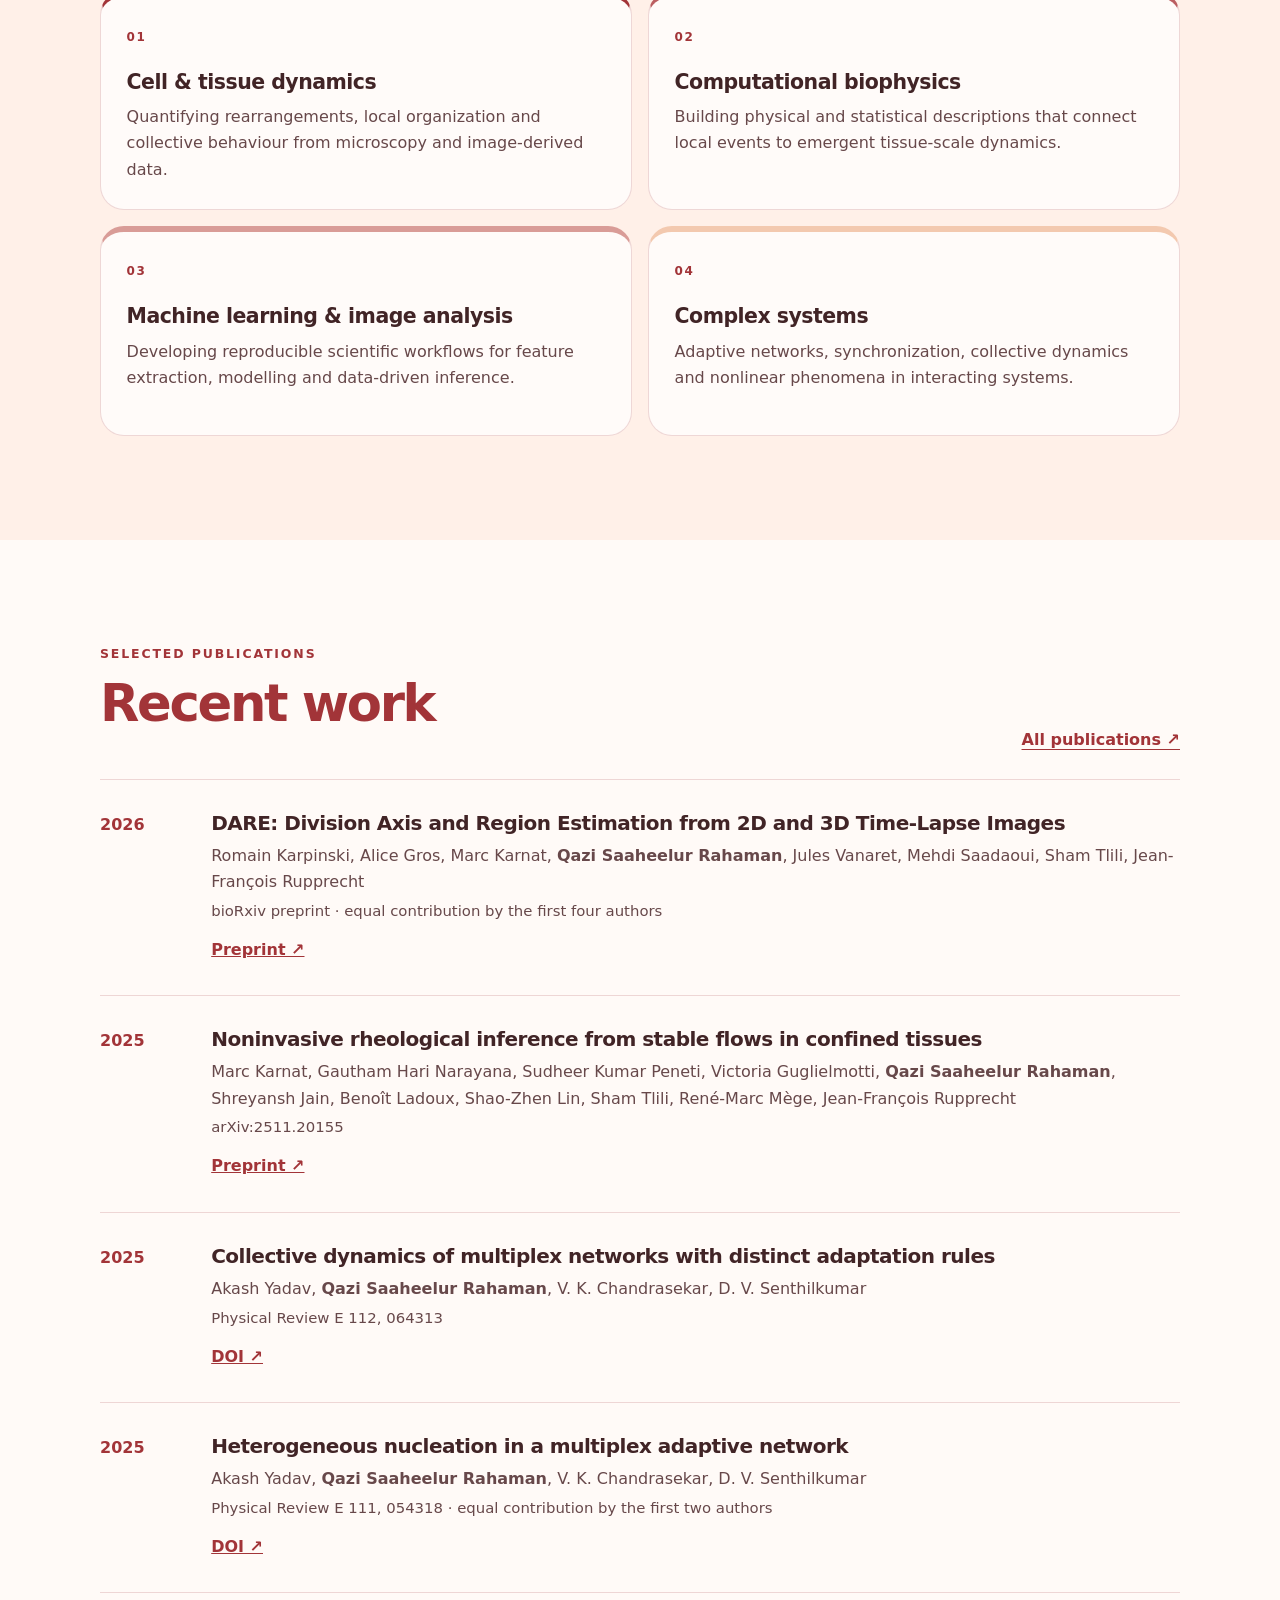
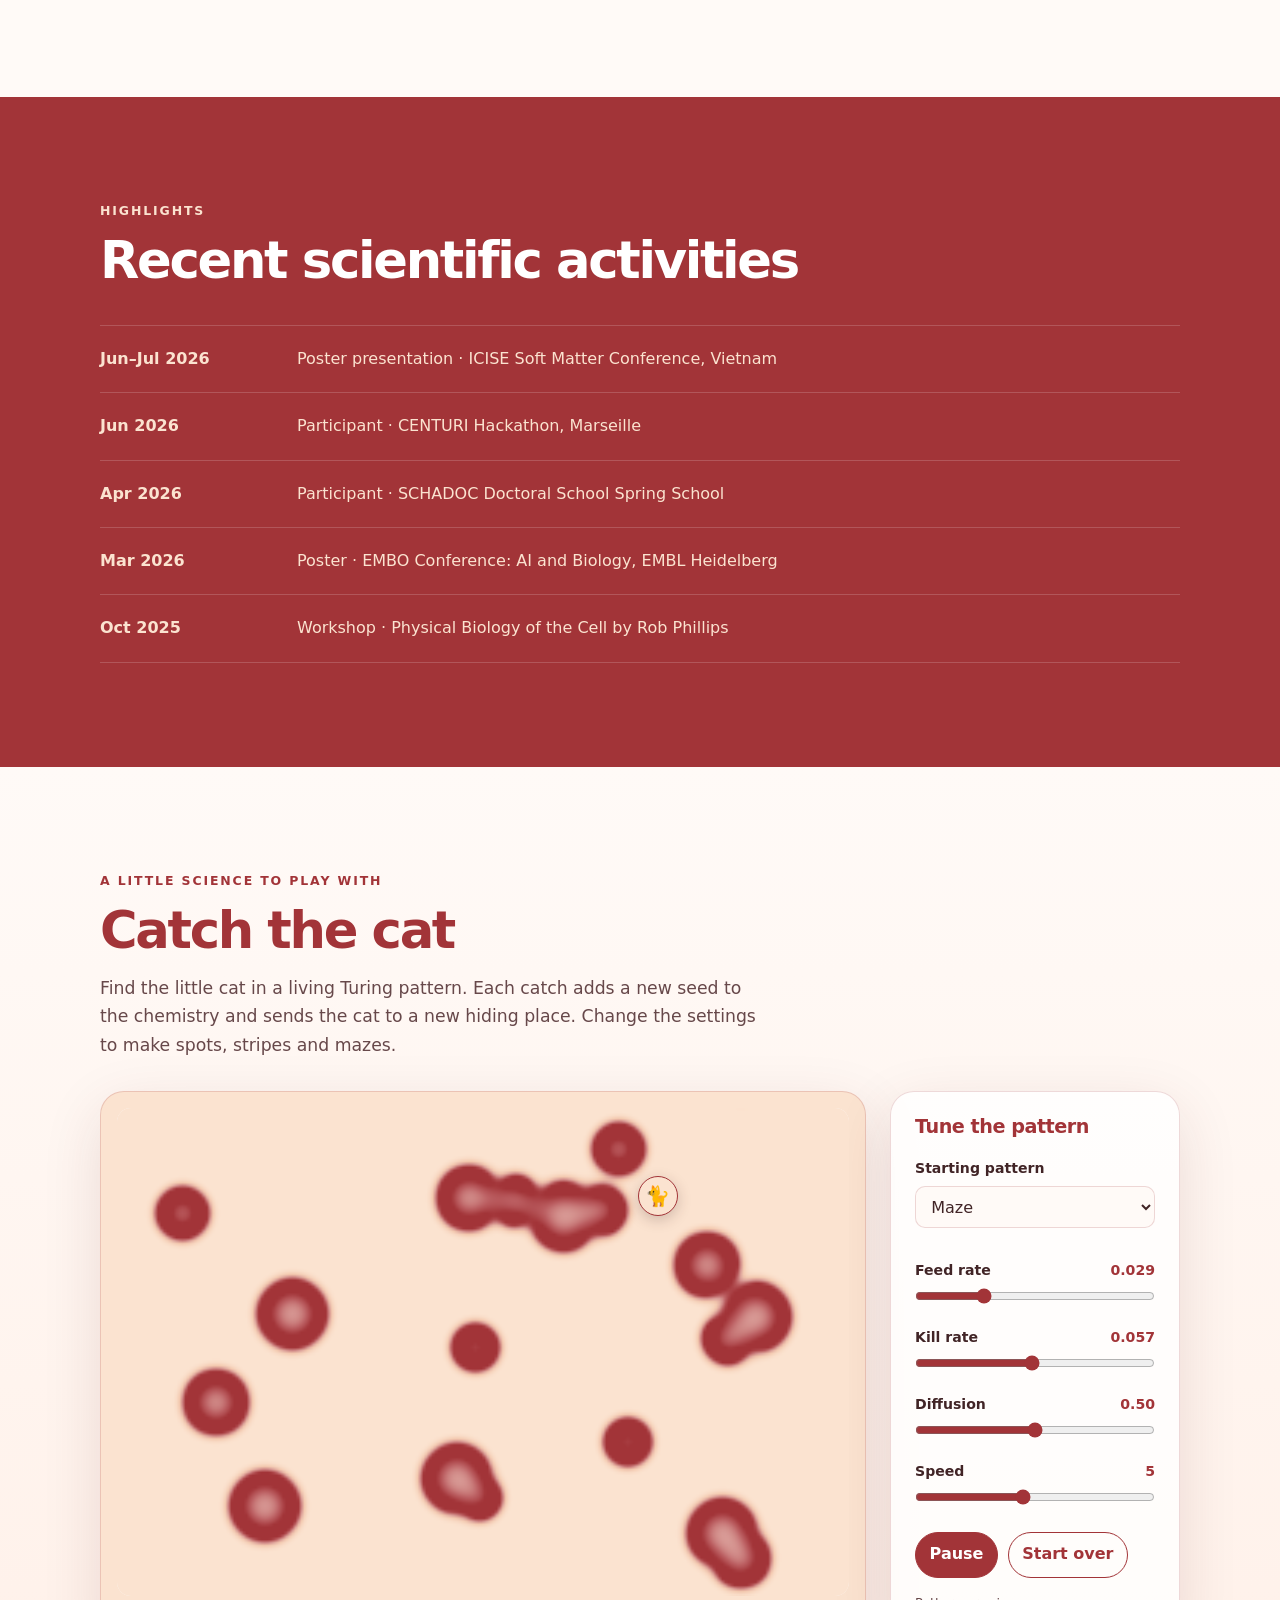
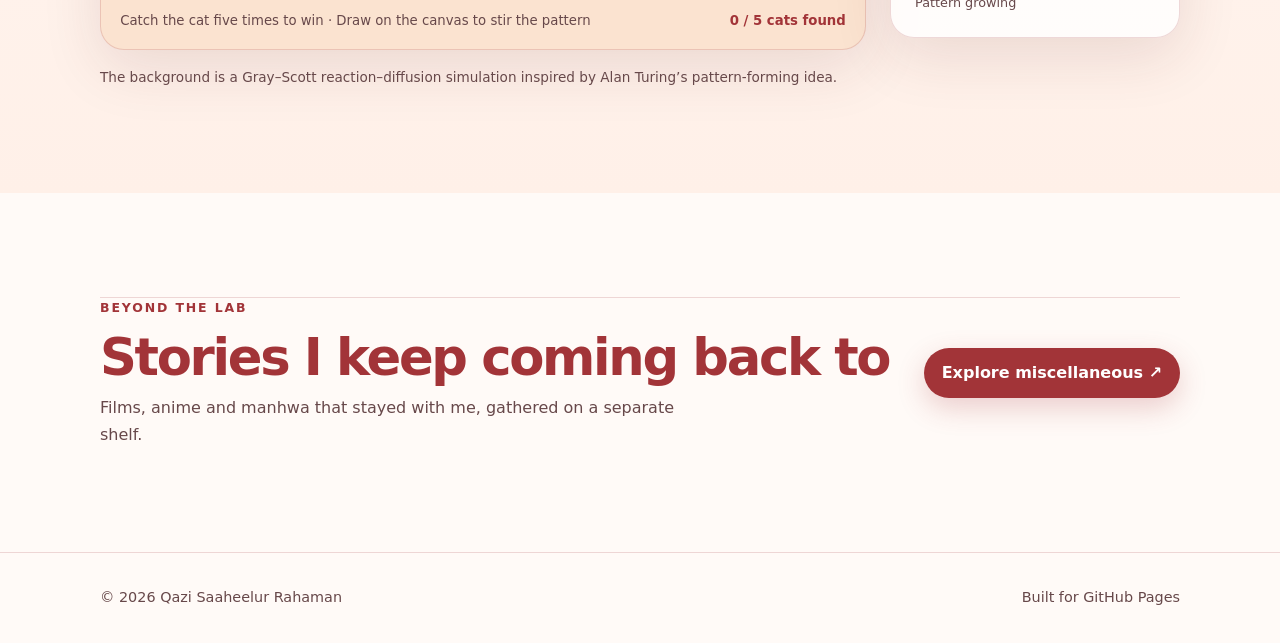
==== commit 542d6402: "Update hero text with research affiliations Added affiliations to the hero text section." ====
--- a/index.html
+++ b/index.html
@@ -36,8 +36,9 @@
           <p class="eyebrow">PhD student · Computational biophysics & complex systems</p>
           <h1>Qazi Saaheelur Rahaman</h1>
           <p class="hero-text">
-            I study how collective structure and dynamics emerge in biological and complex systems,
-            combining quantitative image analysis, physical modelling and machine learning.
+            Laboratoire Adhésion et Inflammation (LAI)
+            Laboratoire d'Informatique et des Systèmes (LIS)
+            Institut de Biologie du Développement de Marseille (IBDM)
           </p>
           <div class="hero-actions">
             <a class="button primary" href="assets/resume.pdf" target="_blank" rel="noopener">View CV</a>
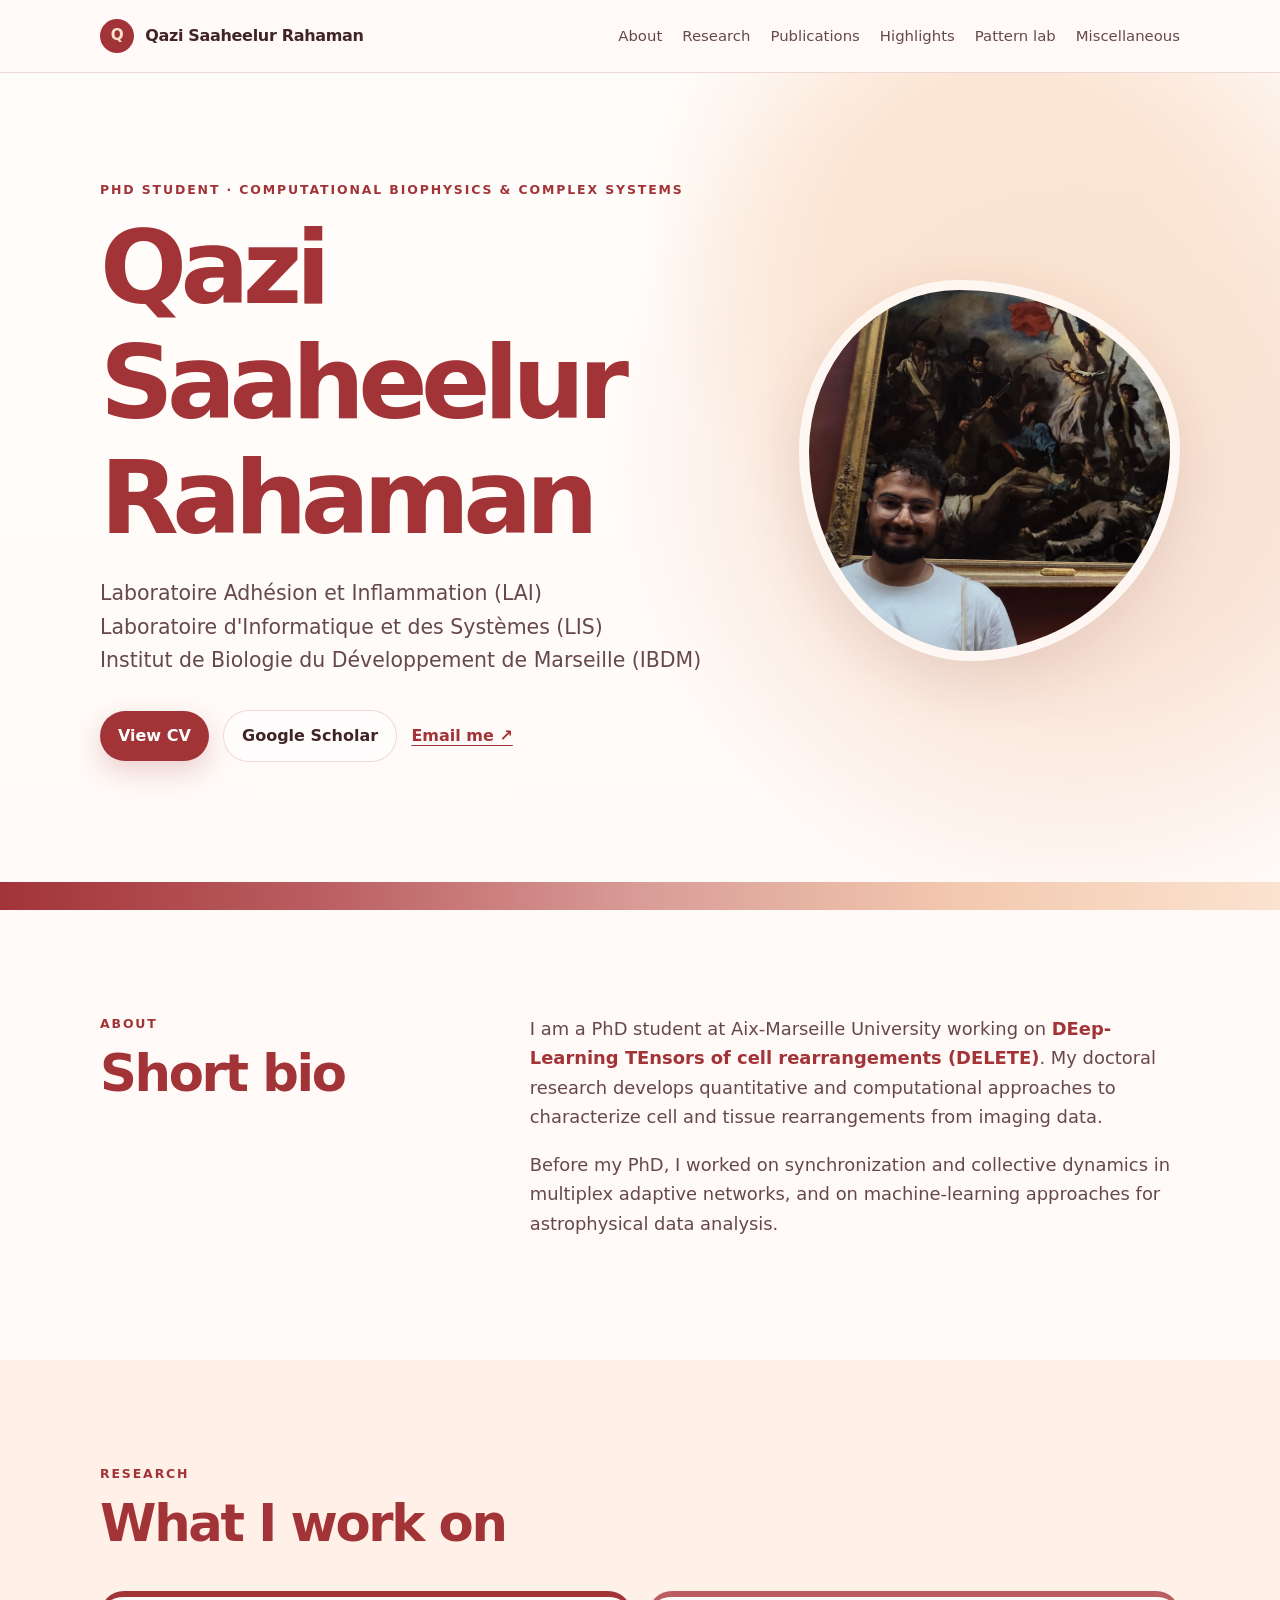
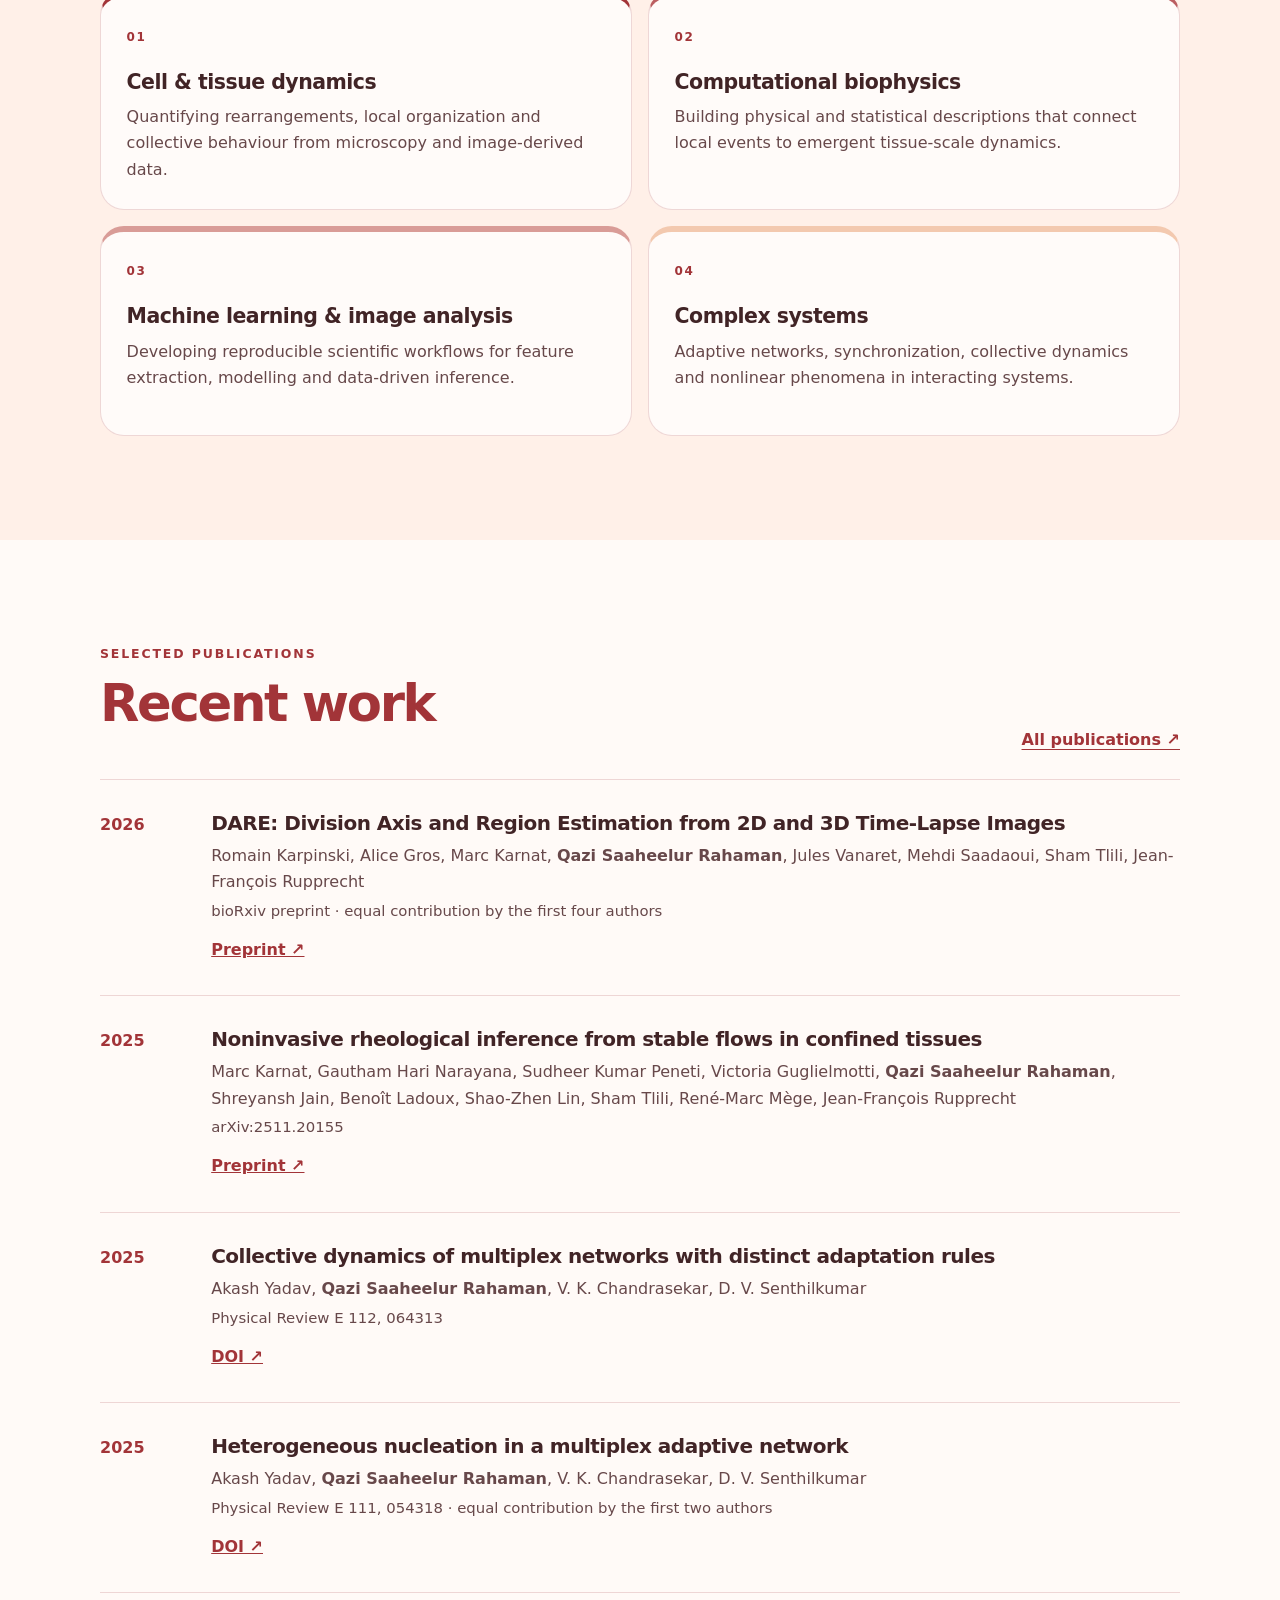
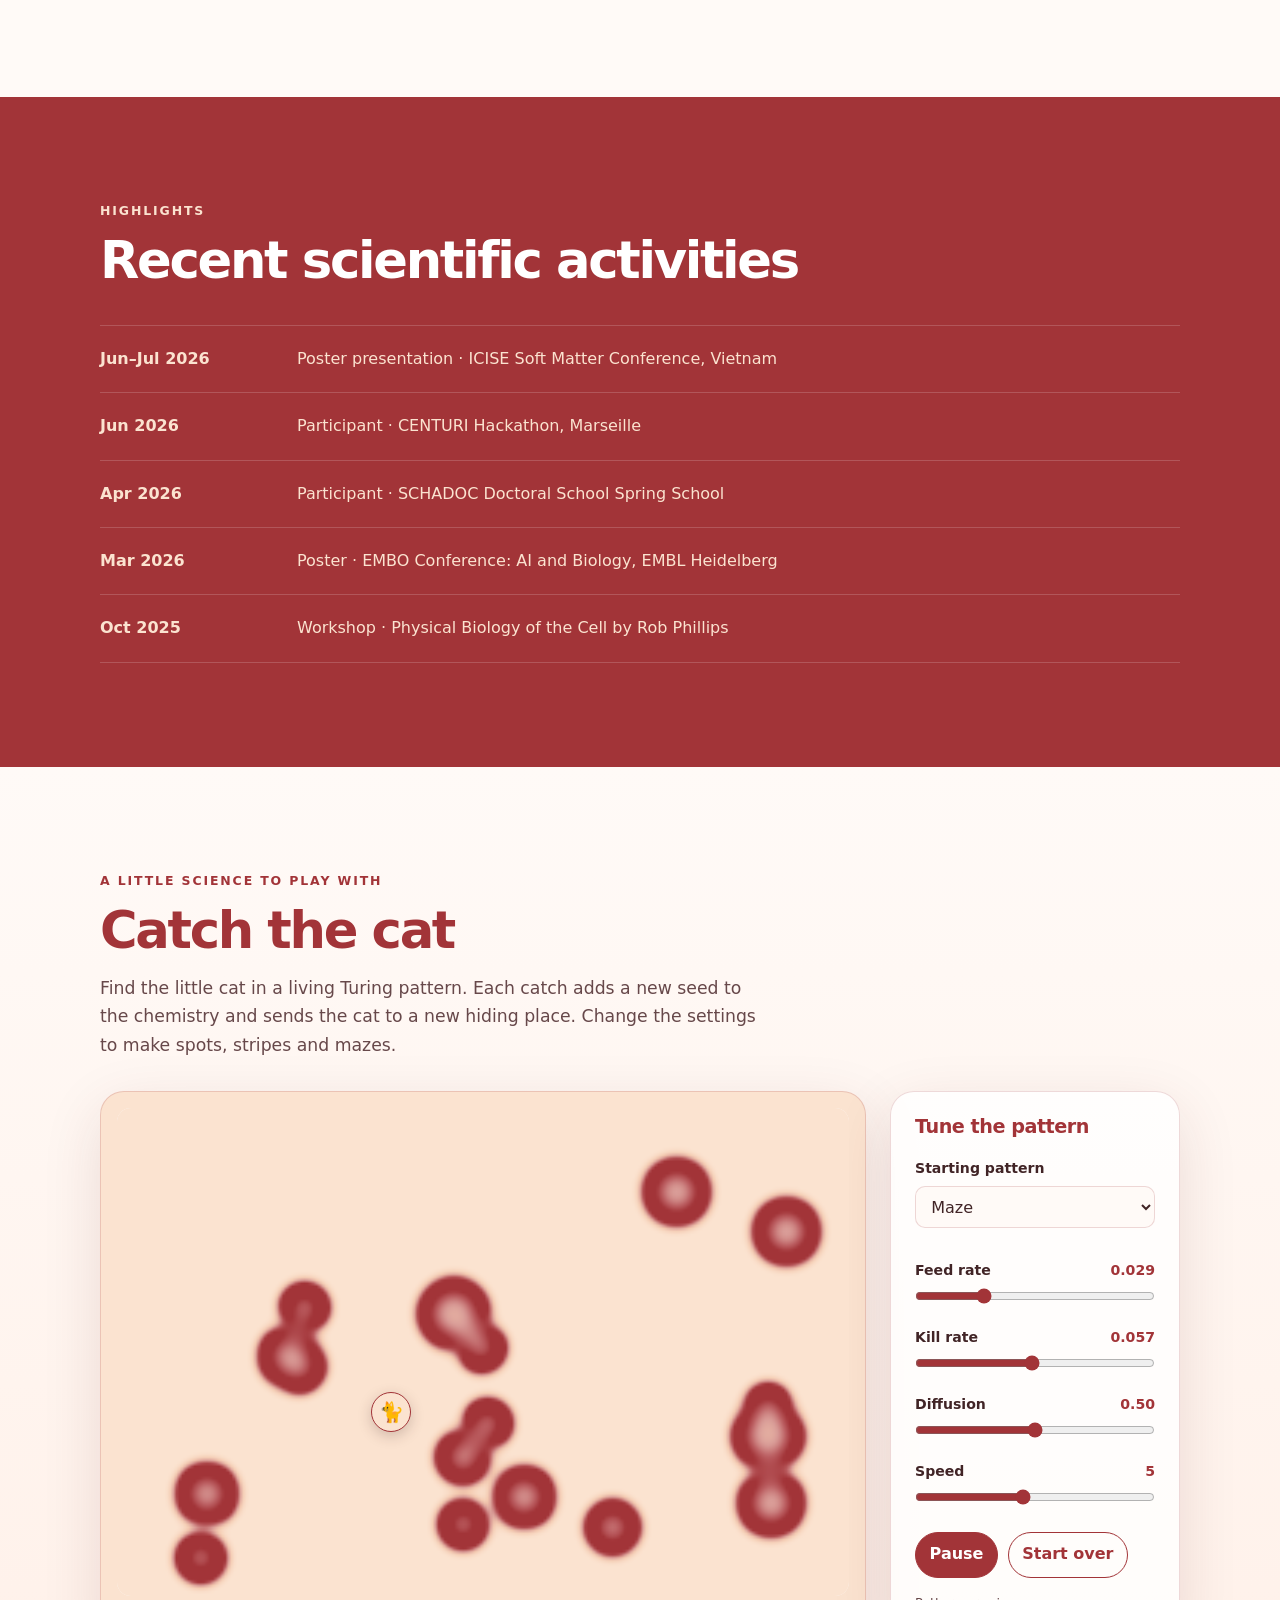
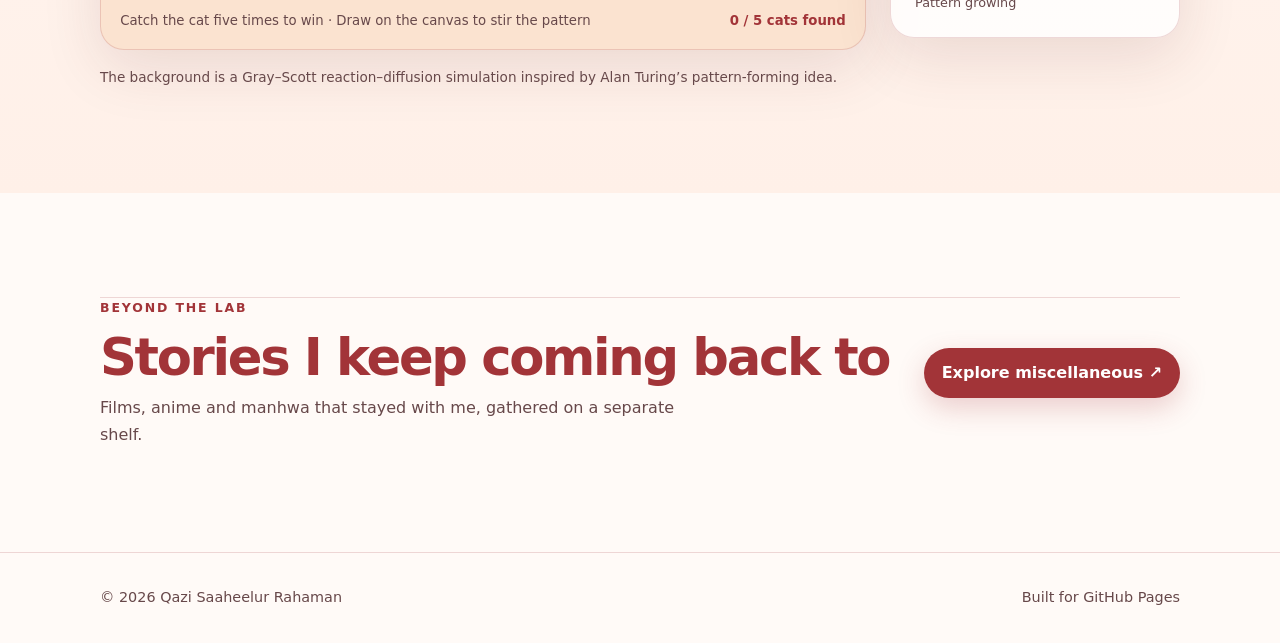
==== commit d415aea3: "Format affiliations with line breaks Added line breaks to improve formatting of affiliations." ====
--- a/index.html
+++ b/index.html
@@ -36,9 +36,9 @@
           <p class="eyebrow">PhD student · Computational biophysics & complex systems</p>
           <h1>Qazi Saaheelur Rahaman</h1>
           <p class="hero-text">
-            Laboratoire Adhésion et Inflammation (LAI)
-            Laboratoire d'Informatique et des Systèmes (LIS)
-            Institut de Biologie du Développement de Marseille (IBDM)
+            Laboratoire Adhésion et Inflammation (LAI) <br>
+            Laboratoire d'Informatique et des Systèmes (LIS) <br>
+            Institut de Biologie du Développement de Marseille (IBDM) <br>
           </p>
           <div class="hero-actions">
             <a class="button primary" href="assets/resume.pdf" target="_blank" rel="noopener">View CV</a>
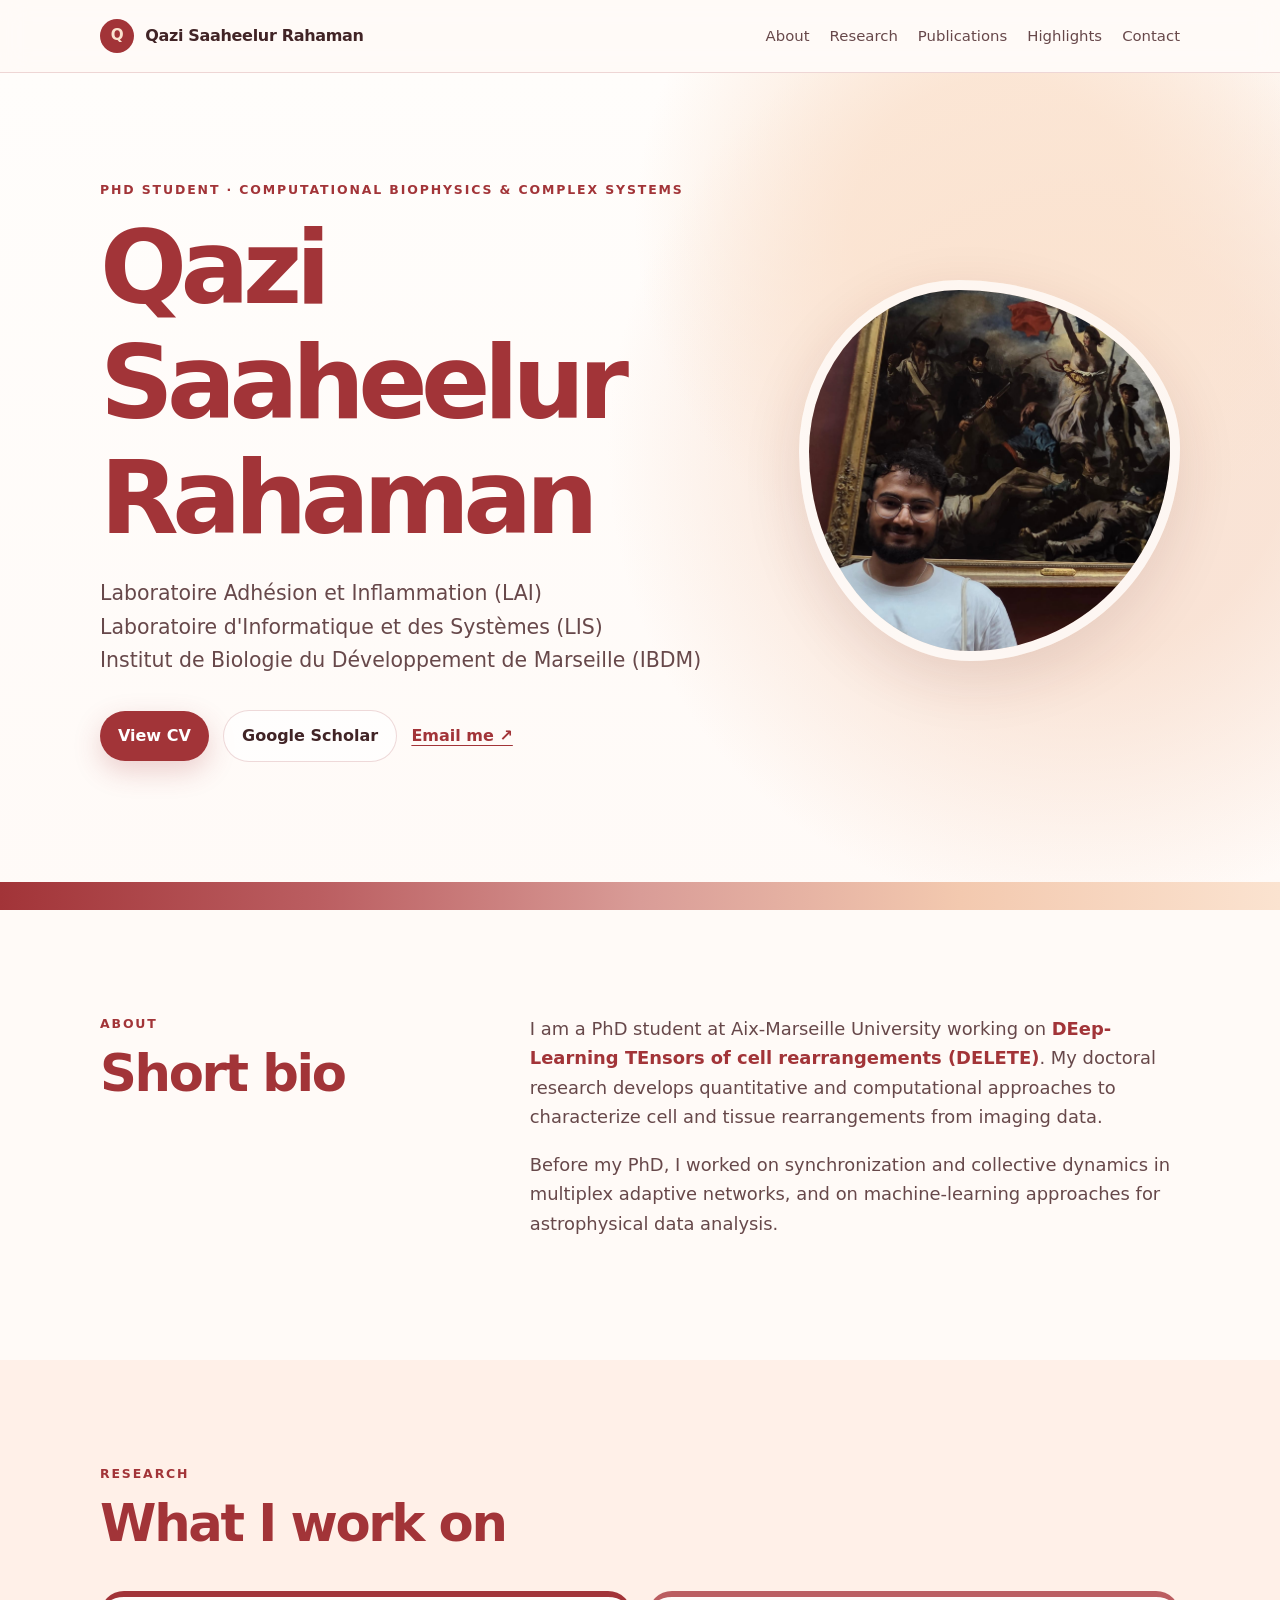
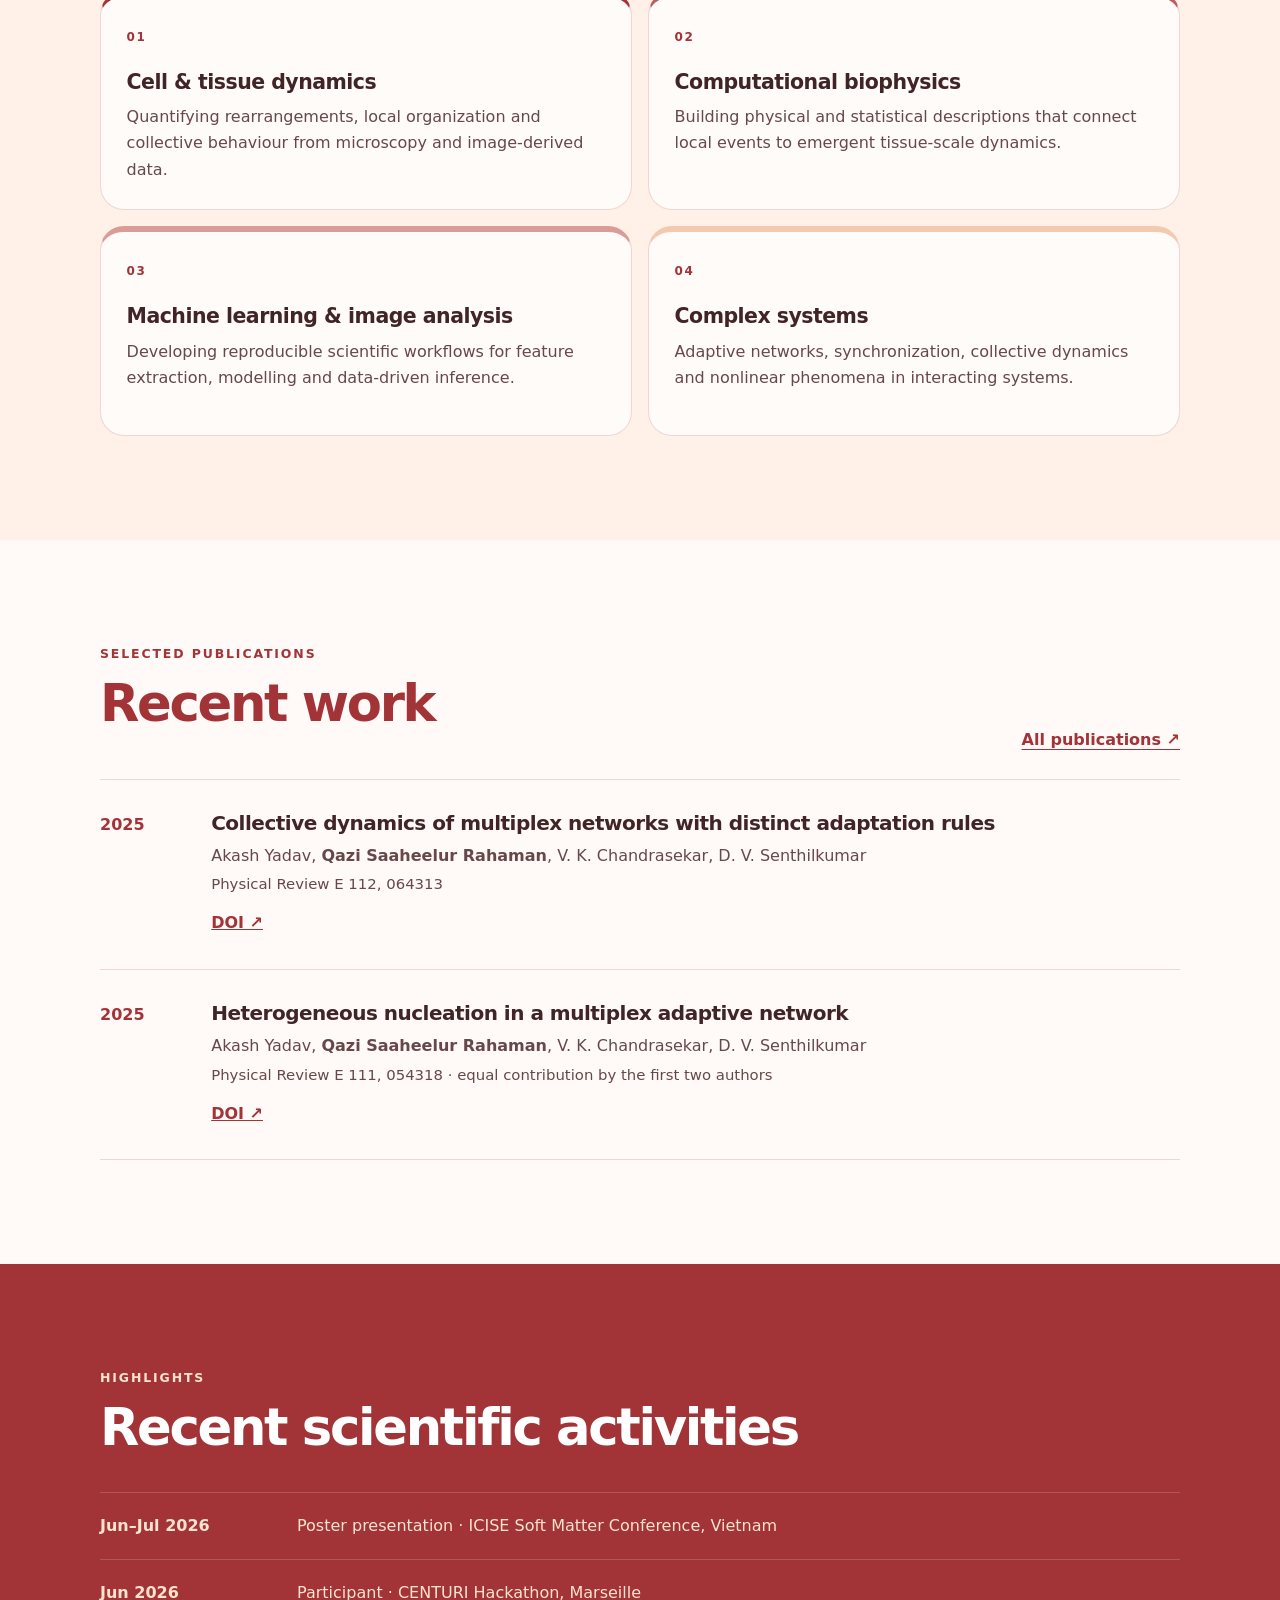
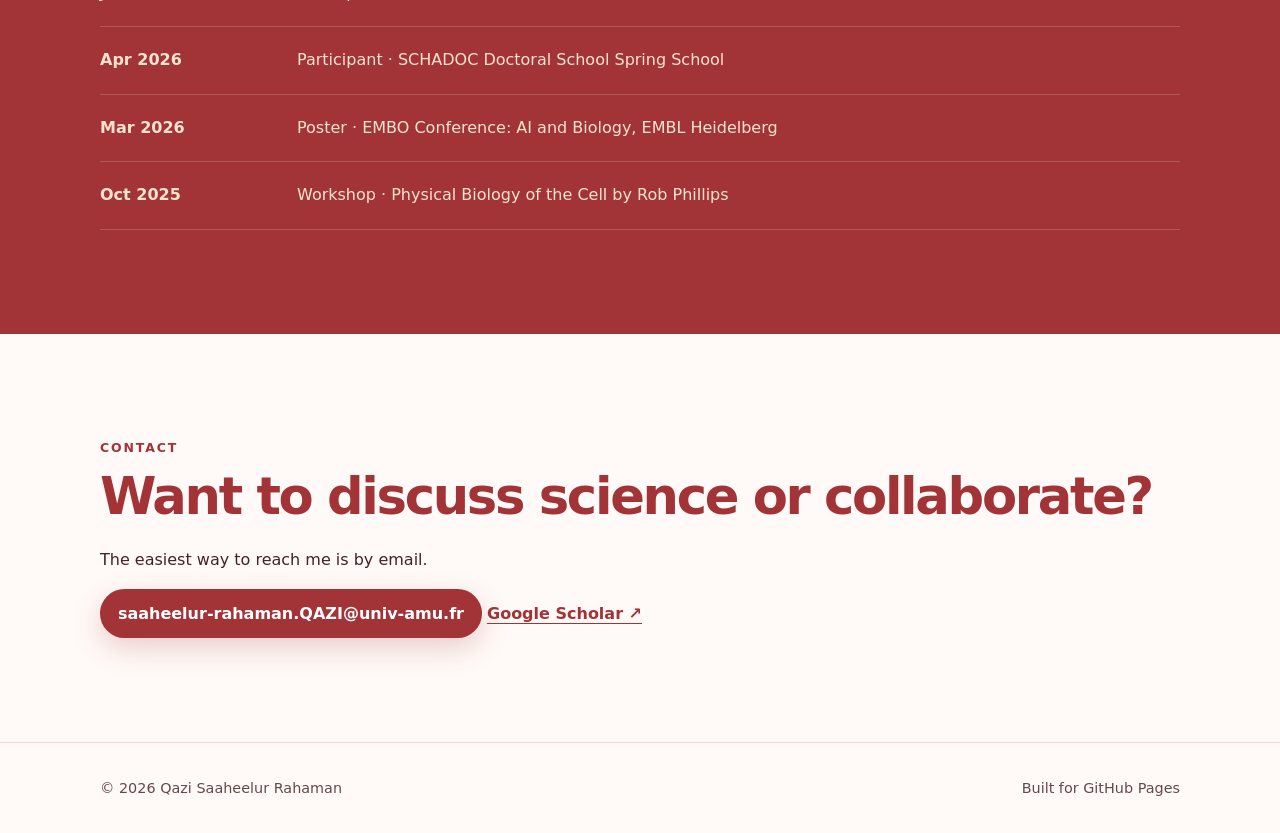
==== commit c57a6a66: "Add shows page" ====
--- a/index.html
+++ b/index.html
@@ -7,7 +7,7 @@
   <meta name="theme-color" content="#A23438" />
   <title>Qazi Saaheelur Rahaman</title>
   <link rel="icon" href="assets/favicon.svg" type="image/svg+xml" />
-  <link rel="stylesheet" href="style.css?v=3" />
+  <link rel="stylesheet" href="style.css" />
 </head>
 <body>
   <a class="skip-link" href="#main">Skip to content</a>
@@ -23,8 +23,7 @@
         <a href="#research">Research</a>
         <a href="#publications">Publications</a>
         <a href="#highlights">Highlights</a>
-        <a href="#pattern-lab">Pattern lab</a>
-        <a href="misc.html">Miscellaneous</a>
+        <a href="#contact">Contact</a>
       </nav>
     </div>
   </header>
@@ -113,26 +112,6 @@
 
         <div class="publication-list">
           <article class="publication">
-            <div class="pub-year">2026</div>
-            <div>
-              <h3>DARE: Division Axis and Region Estimation from 2D and 3D Time-Lapse Images</h3>
-              <p>Romain Karpinski, Alice Gros, Marc Karnat, <strong>Qazi Saaheelur Rahaman</strong>, Jules Vanaret, Mehdi Saadaoui, Sham Tlili, Jean-François Rupprecht</p>
-              <p class="pub-meta">bioRxiv preprint · equal contribution by the first four authors</p>
-              <a href="https://doi.org/10.1101/2024.02.05.578987" target="_blank" rel="noopener">Preprint ↗</a>
-            </div>
-          </article>
-
-          <article class="publication">
-            <div class="pub-year">2025</div>
-            <div>
-              <h3>Noninvasive rheological inference from stable flows in confined tissues</h3>
-              <p>Marc Karnat, Gautham Hari Narayana, Sudheer Kumar Peneti, Victoria Guglielmotti, <strong>Qazi Saaheelur Rahaman</strong>, Shreyansh Jain, Benoît Ladoux, Shao-Zhen Lin, Sham Tlili, René-Marc Mège, Jean-François Rupprecht</p>
-              <p class="pub-meta">arXiv:2511.20155</p>
-              <a href="https://arxiv.org/abs/2511.20155" target="_blank" rel="noopener">Preprint ↗</a>
-            </div>
-          </article>
-
-          <article class="publication">
             <div class="pub-year">2025</div>
             <div>
               <h3>Collective dynamics of multiplex networks with distinct adaptation rules</h3>
@@ -169,66 +148,17 @@
       </div>
     </section>
 
-    <section class="section pattern-section" id="pattern-lab">
-      <div class="shell">
-        <div class="pattern-heading">
-          <div>
-            <p class="section-kicker">A little science to play with</p>
-            <h2>Catch the cat</h2>
-            <p class="pattern-intro">Find the little cat in a living Turing pattern. Each catch adds a new seed to the chemistry and sends the cat to a new hiding place. Change the settings to make spots, stripes and mazes.</p>
-          </div>
+    <section class="section" id="contact">
+      <div class="shell contact-card">
+        <div>
+          <p class="section-kicker">Contact</p>
+          <h2>Want to discuss science or collaborate?</h2>
+          <p class="contact-copy">The easiest way to reach me is by email.</p>
         </div>
-
-        <div class="pattern-lab">
-          <div class="pattern-stage">
-            <div class="pattern-canvas-wrap">
-              <canvas id="pattern-canvas" width="240" height="160" tabindex="0" aria-label="Interactive reaction-diffusion pattern. Draw with a pointer or press Enter to add a new seed.">Your browser does not support this pattern canvas.</canvas>
-              <button id="pattern-cat" class="pattern-cat" type="button" aria-label="Catch the cat" style="left:50%;top:50%">🐈</button>
-            </div>
-            <div class="pattern-stage-caption">
-              <p class="pattern-hint">Catch the cat five times to win · Draw on the canvas to stir the pattern</p>
-              <p id="cat-score" class="cat-score" role="status" aria-live="polite">0 / 5 cats found</p>
-            </div>
-          </div>
-
-          <div class="pattern-controls">
-            <h3>Tune the pattern</h3>
-            <label class="control-label" for="pattern-preset">Starting pattern</label>
-            <select id="pattern-preset">
-              <option value="spots">Spots</option>
-              <option value="stripes">Stripes</option>
-              <option value="maze" selected>Maze</option>
-              <option value="coral">Coral</option>
-            </select>
-
-            <label class="slider-label" for="feed-rate"><span>Feed rate</span><output id="feed-value" for="feed-rate">0.029</output></label>
-            <input id="feed-rate" type="range" min="0.010" max="0.080" step="0.001" value="0.029" />
-            <label class="slider-label" for="kill-rate"><span>Kill rate</span><output id="kill-value" for="kill-rate">0.057</output></label>
-            <input id="kill-rate" type="range" min="0.040" max="0.075" step="0.001" value="0.057" />
-            <label class="slider-label" for="diffusion-rate"><span>Diffusion</span><output id="diffusion-value" for="diffusion-rate">0.50</output></label>
-            <input id="diffusion-rate" type="range" min="0.20" max="0.80" step="0.01" value="0.50" />
-            <label class="slider-label" for="pattern-speed"><span>Speed</span><output id="speed-value" for="pattern-speed">5</output></label>
-            <input id="pattern-speed" type="range" min="1" max="10" step="1" value="5" />
-
-            <div class="pattern-buttons">
-              <button id="pattern-toggle" type="button">Pause</button>
-              <button id="pattern-reset" type="button">Start over</button>
-            </div>
-            <p id="pattern-status" class="pattern-status" role="status" aria-live="polite">Pattern growing</p>
-          </div>
+        <div class="contact-actions">
+          <a class="button primary" href="mailto:saaheelur-rahaman.QAZI@univ-amu.fr">saaheelur-rahaman.QAZI@univ-amu.fr</a>
+          <a class="text-link" href="https://scholar.google.com/citations?user=FJB0mhMAAAAJ&hl=en" target="_blank" rel="noopener">Google Scholar ↗</a>
         </div>
-        <p class="pattern-credit">The background is a Gray–Scott reaction–diffusion simulation inspired by Alan Turing’s pattern-forming idea.</p>
-      </div>
-    </section>
-
-    <section class="section misc-teaser">
-      <div class="shell misc-teaser-inner">
-        <div>
-          <p class="section-kicker">Beyond the lab</p>
-          <h2>Stories I keep coming back to</h2>
-          <p>Films, anime and manhwa that stayed with me, gathered on a separate shelf.</p>
-        </div>
-        <a class="button primary" href="misc.html">Explore miscellaneous ↗</a>
       </div>
     </section>
   </main>
@@ -240,7 +170,6 @@
     </div>
   </footer>
 
-  <script src="pattern-lab.js?v=2" defer></script>
   <script>
     document.getElementById('year').textContent = new Date().getFullYear();
   </script>
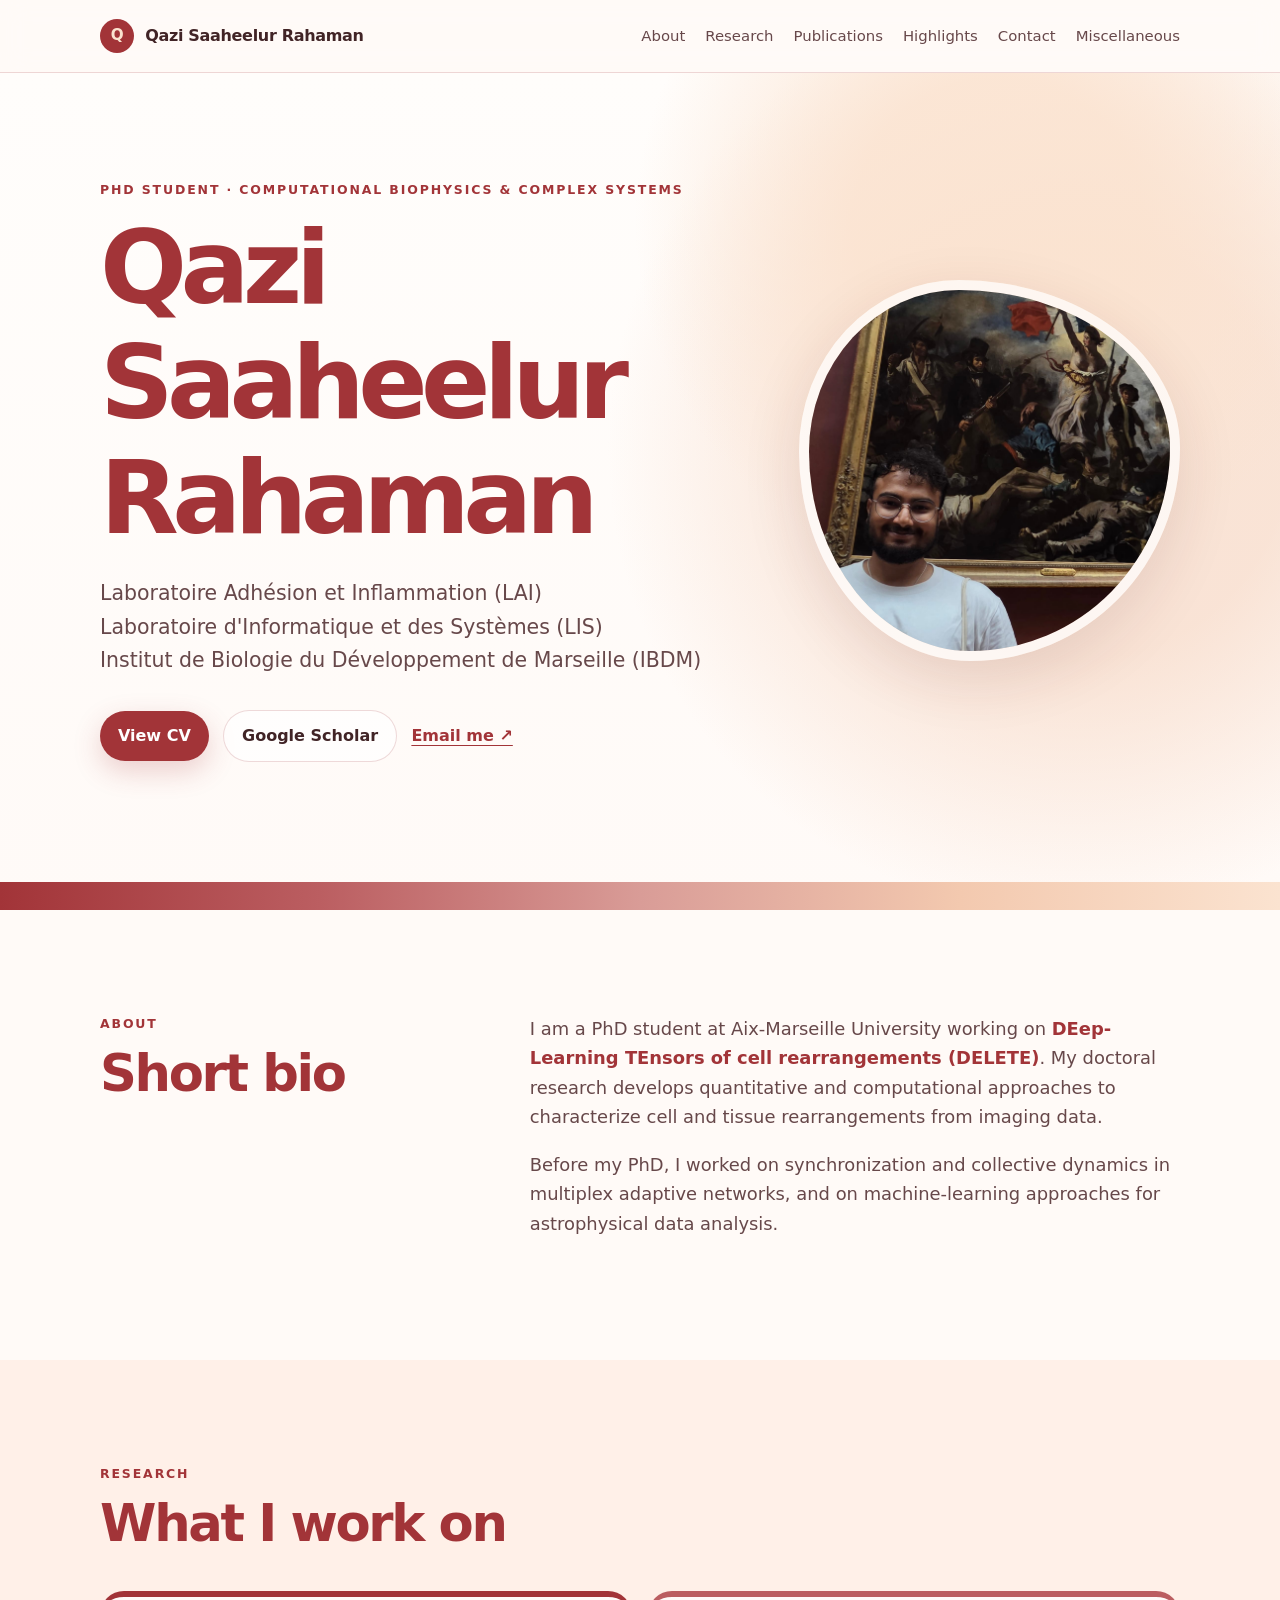
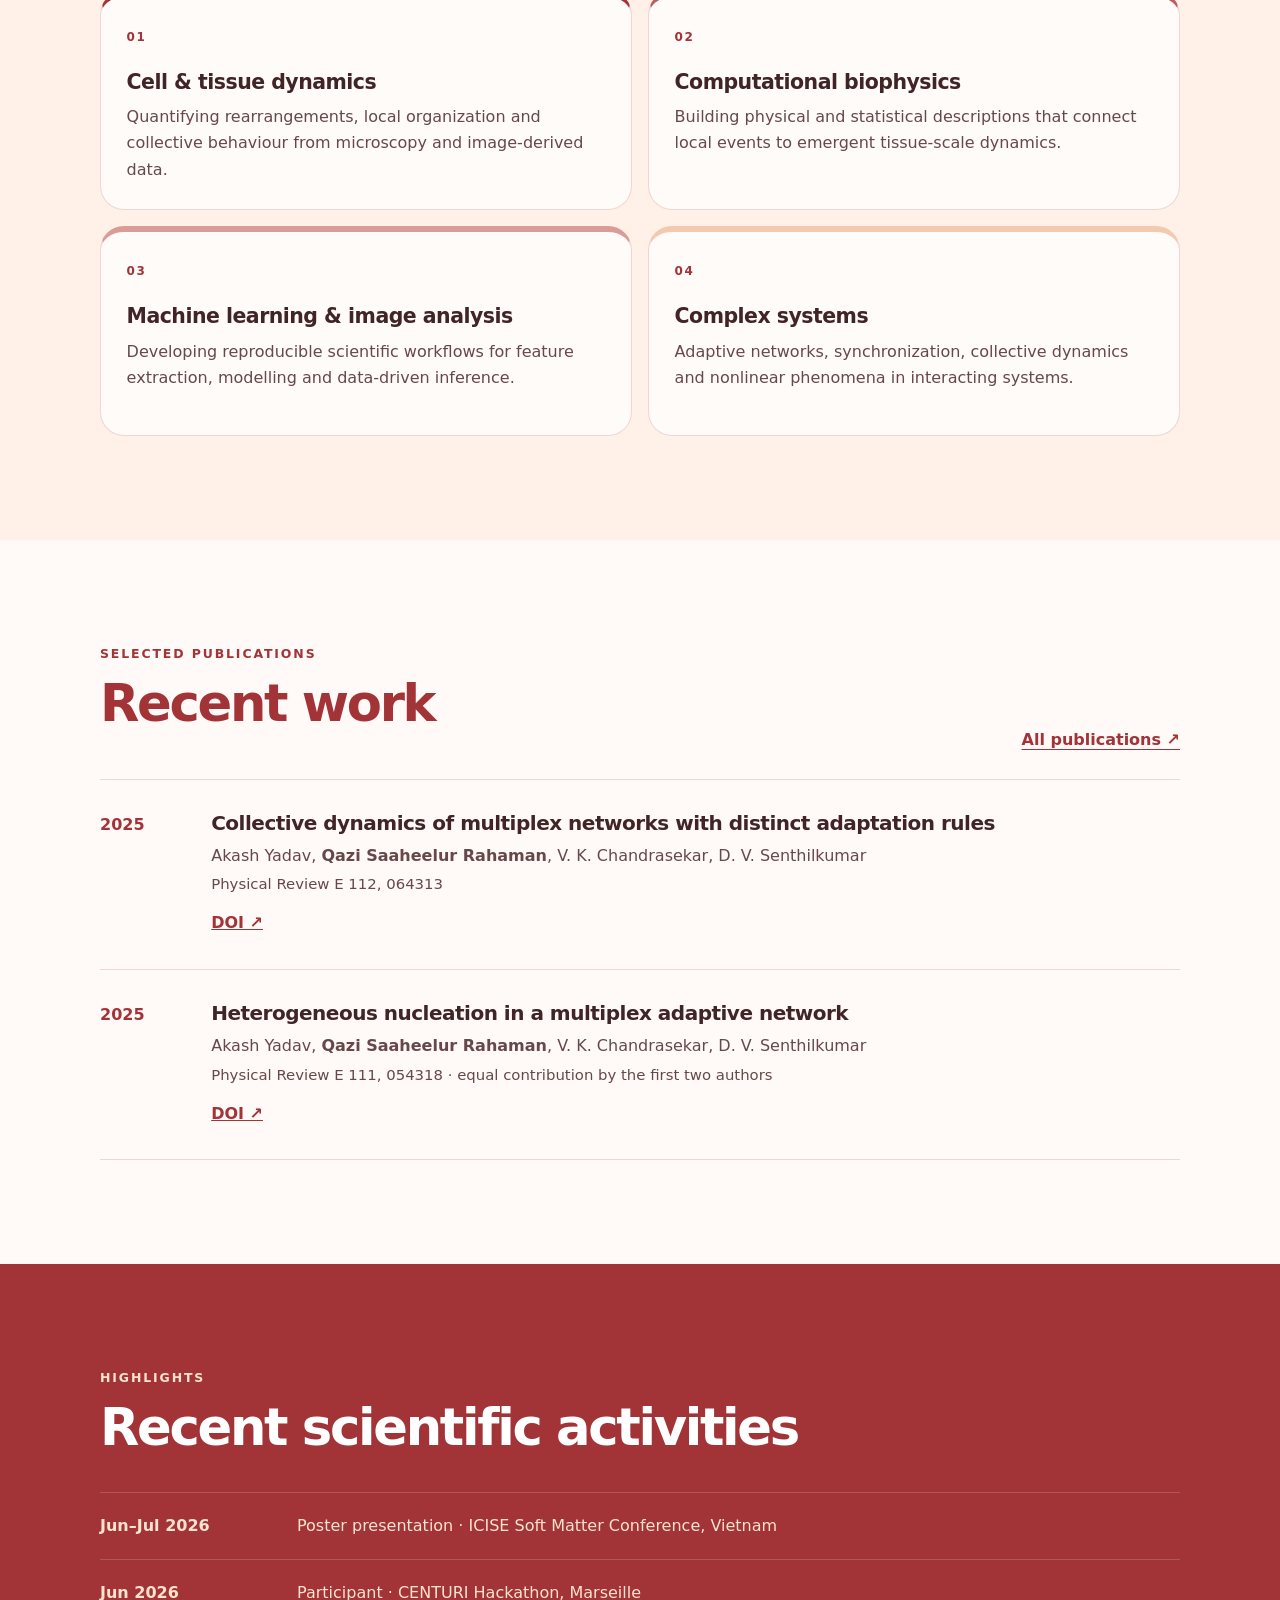
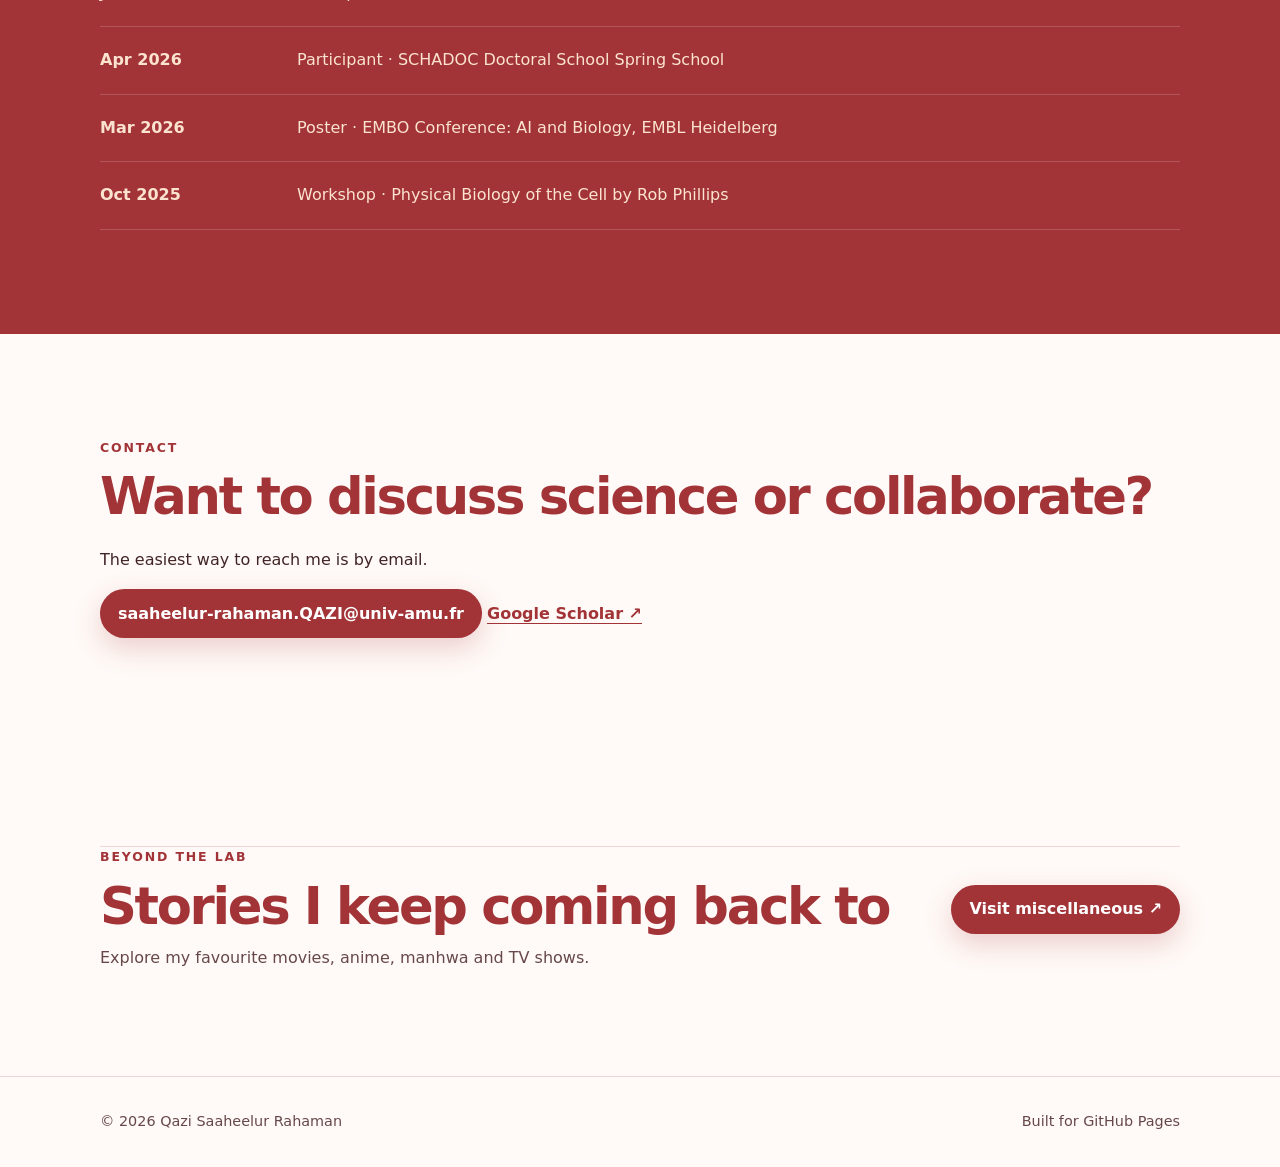
==== commit 977deae4: "Restore miscellaneous page links" ====
--- a/index.html
+++ b/index.html
@@ -24,6 +24,7 @@
         <a href="#publications">Publications</a>
         <a href="#highlights">Highlights</a>
         <a href="#contact">Contact</a>
+        <a href="misc.html">Miscellaneous</a>
       </nav>
     </div>
   </header>
@@ -161,6 +162,17 @@
         </div>
       </div>
     </section>
+
+    <section class="section misc-teaser">
+      <div class="shell misc-teaser-inner">
+        <div>
+          <p class="section-kicker">Beyond the lab</p>
+          <h2>Stories I keep coming back to</h2>
+          <p>Explore my favourite movies, anime, manhwa and TV shows.</p>
+        </div>
+        <a class="button primary" href="misc.html">Visit miscellaneous ↗</a>
+      </div>
+    </section>
   </main>
 
   <footer class="site-footer">
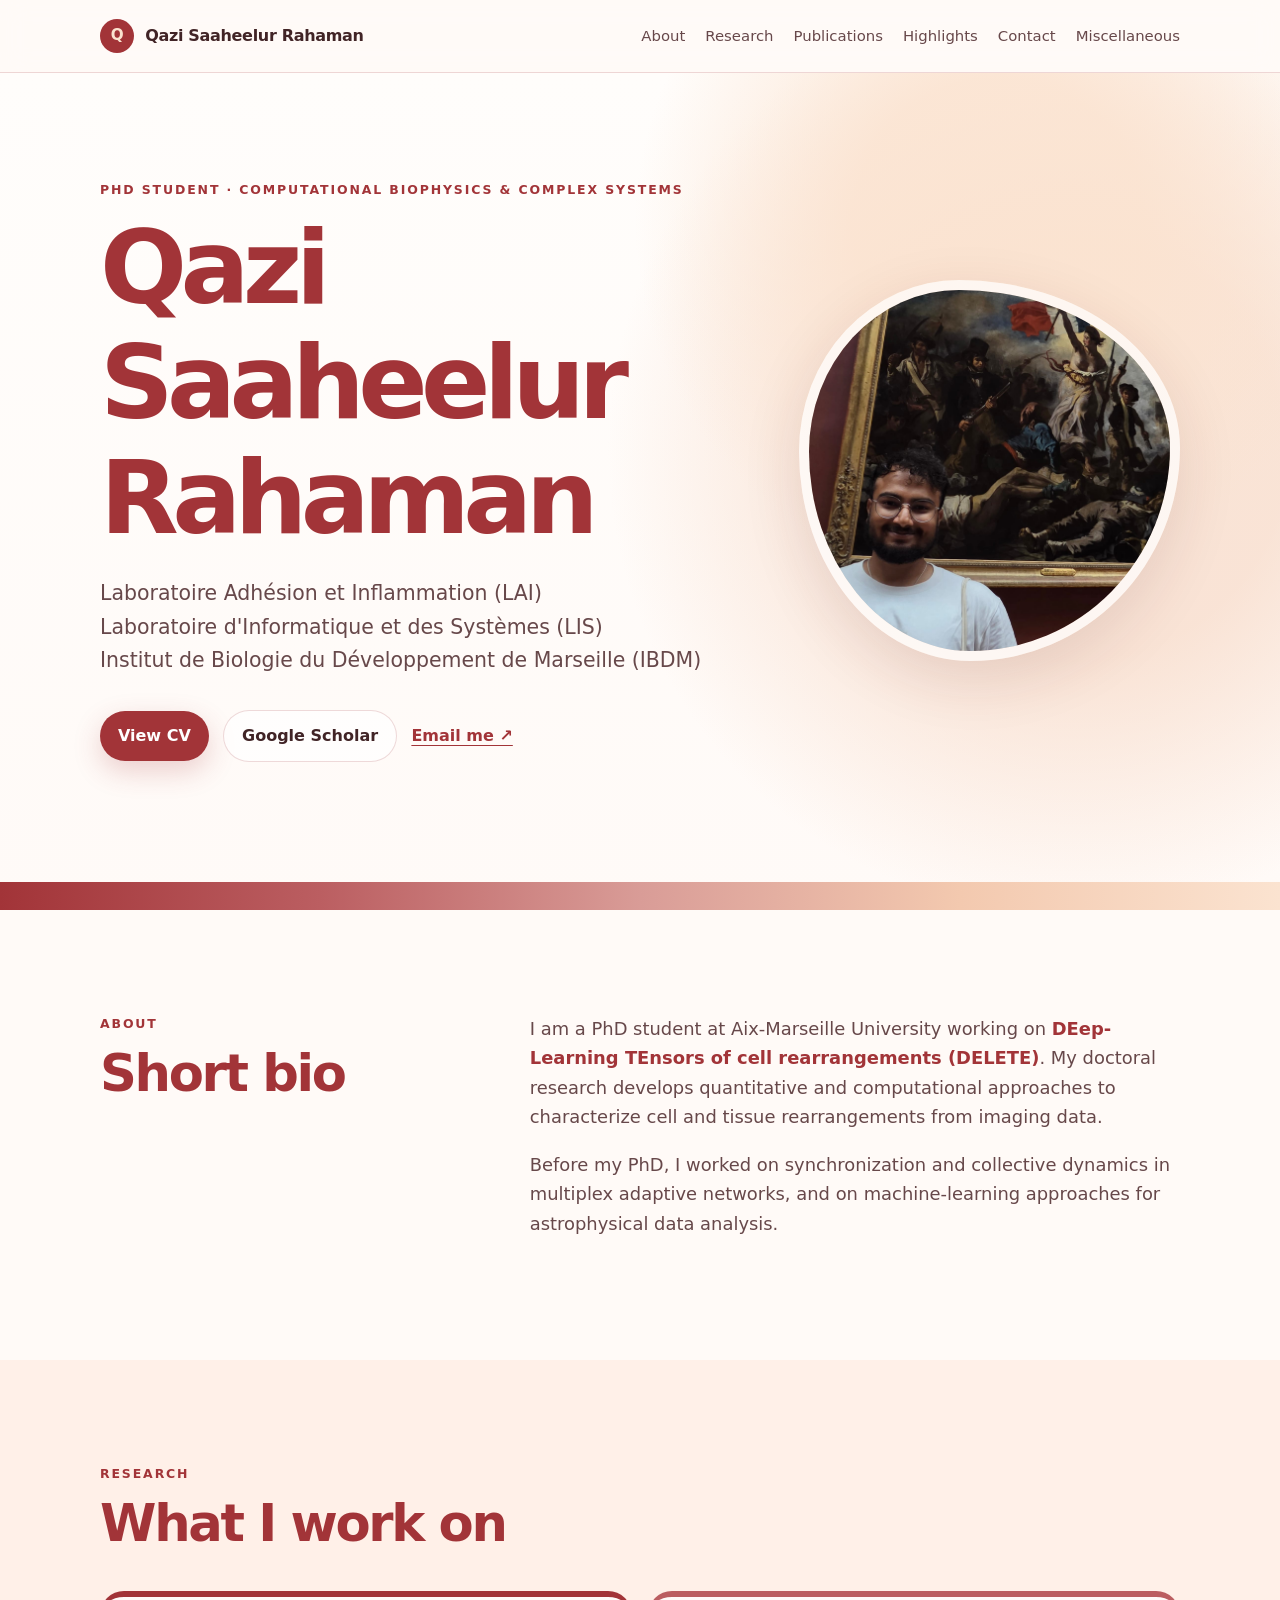
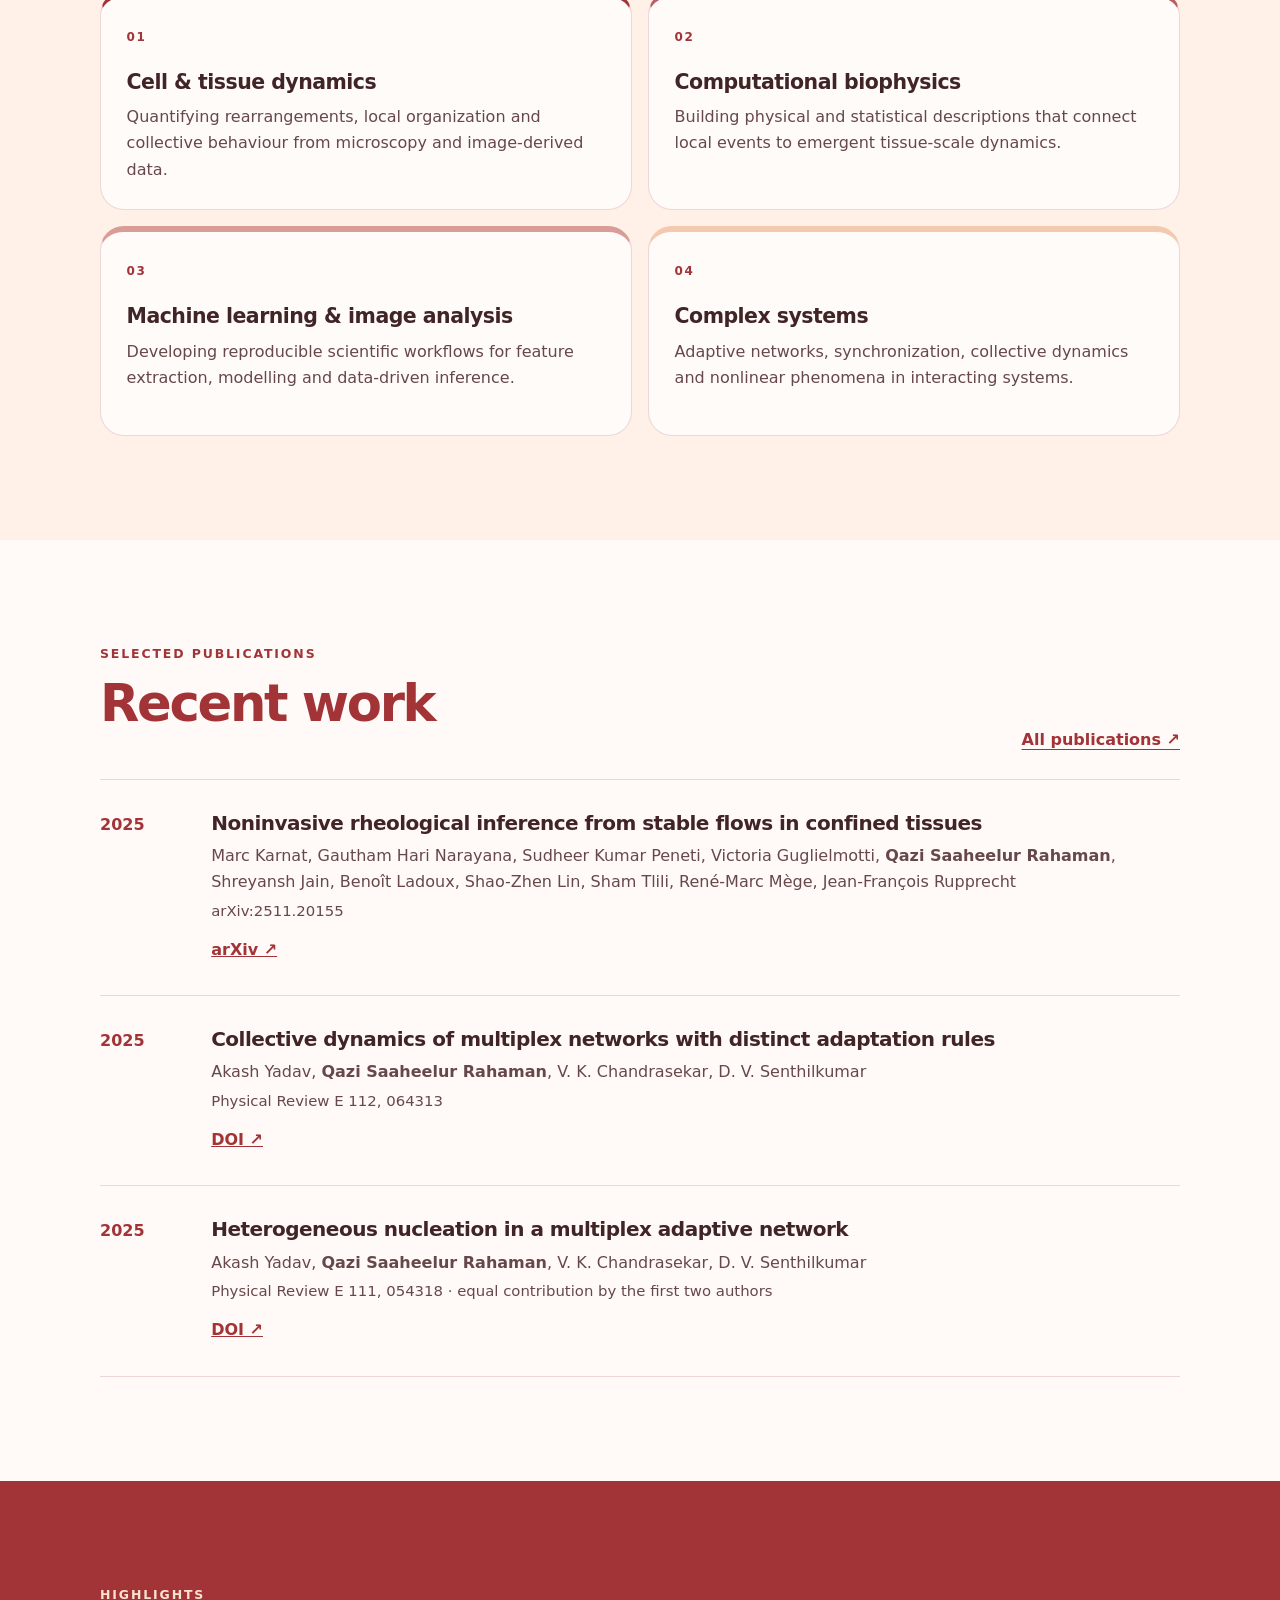
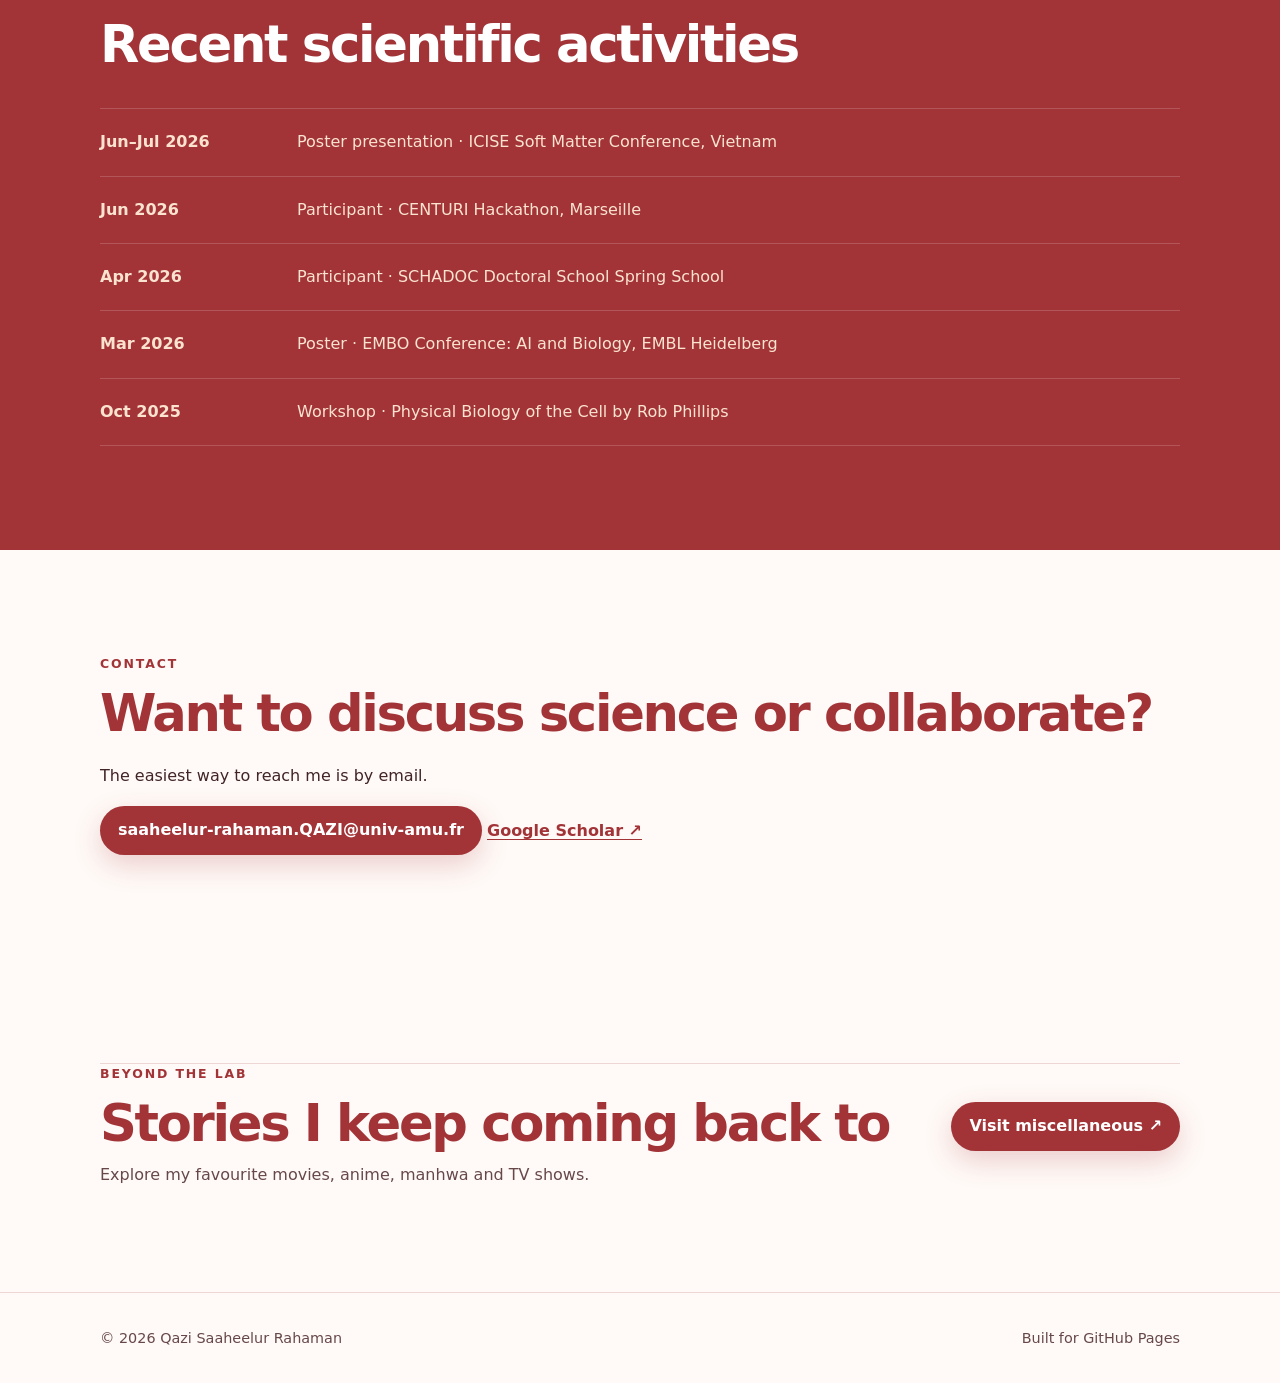
==== commit b40d5c5b: "Add arXiv publication and search indexing metadata" ====
--- a/index.html
+++ b/index.html
@@ -6,6 +6,11 @@
   <meta name="description" content="Qazi Saaheelur Rahaman — PhD student working on computational biophysics, cell and tissue dynamics, complex systems, and quantitative image analysis." />
   <meta name="theme-color" content="#A23438" />
   <title>Qazi Saaheelur Rahaman</title>
+  <link rel="canonical" href="https://qazi05.github.io/" />
+  <meta property="og:type" content="website" />
+  <meta property="og:title" content="Qazi Saaheelur Rahaman" />
+  <meta property="og:description" content="PhD student working on computational biophysics, cell and tissue dynamics, complex systems, and quantitative image analysis." />
+  <meta property="og:url" content="https://qazi05.github.io/" />
   <link rel="icon" href="assets/favicon.svg" type="image/svg+xml" />
   <link rel="stylesheet" href="style.css" />
 </head>
@@ -115,6 +120,16 @@
           <article class="publication">
             <div class="pub-year">2025</div>
             <div>
+              <h3>Noninvasive rheological inference from stable flows in confined tissues</h3>
+              <p>Marc Karnat, Gautham Hari Narayana, Sudheer Kumar Peneti, Victoria Guglielmotti, <strong>Qazi Saaheelur Rahaman</strong>, Shreyansh Jain, Benoît Ladoux, Shao-Zhen Lin, Sham Tlili, René-Marc Mège, Jean-François Rupprecht</p>
+              <p class="pub-meta">arXiv:2511.20155</p>
+              <a href="https://arxiv.org/abs/2511.20155" target="_blank" rel="noopener">arXiv ↗</a>
+            </div>
+          </article>
+
+          <article class="publication">
+            <div class="pub-year">2025</div>
+            <div>
               <h3>Collective dynamics of multiplex networks with distinct adaptation rules</h3>
               <p>Akash Yadav, <strong>Qazi Saaheelur Rahaman</strong>, V. K. Chandrasekar, D. V. Senthilkumar</p>
               <p class="pub-meta">Physical Review E 112, 064313</p>
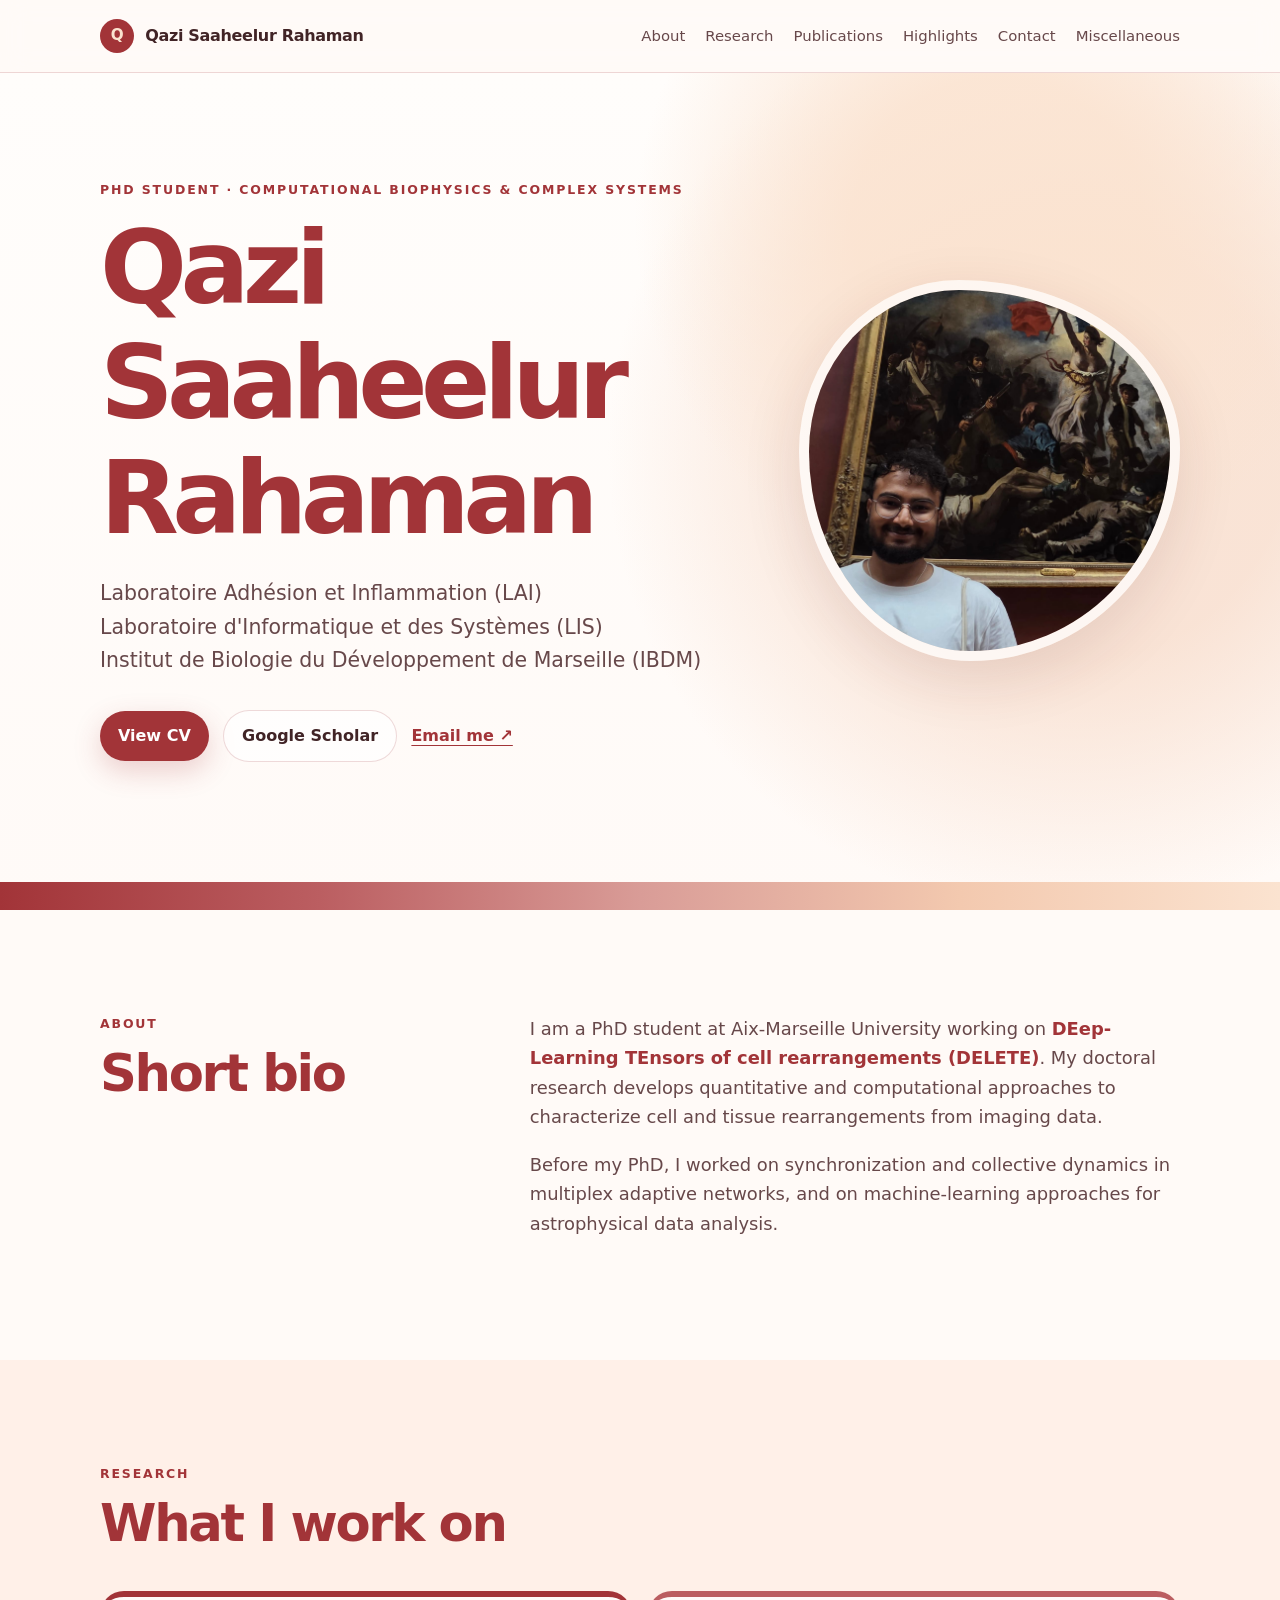
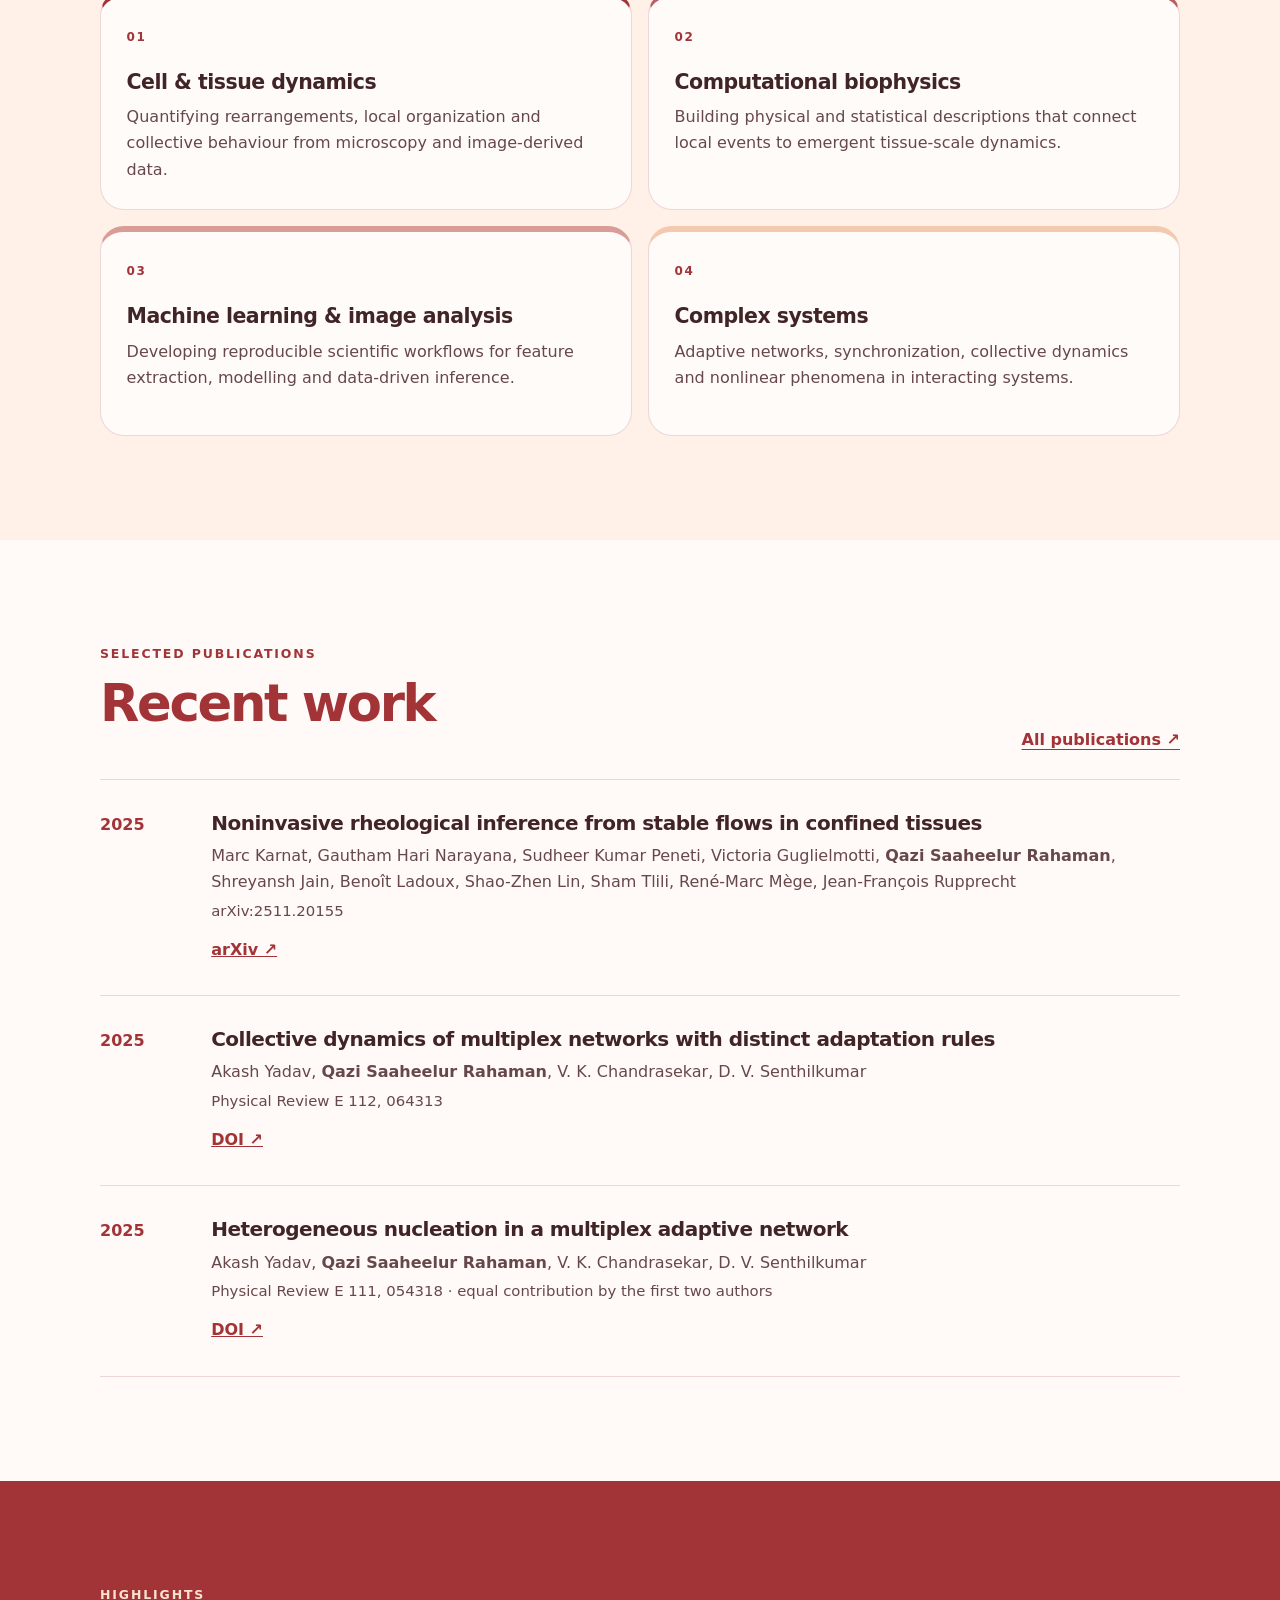
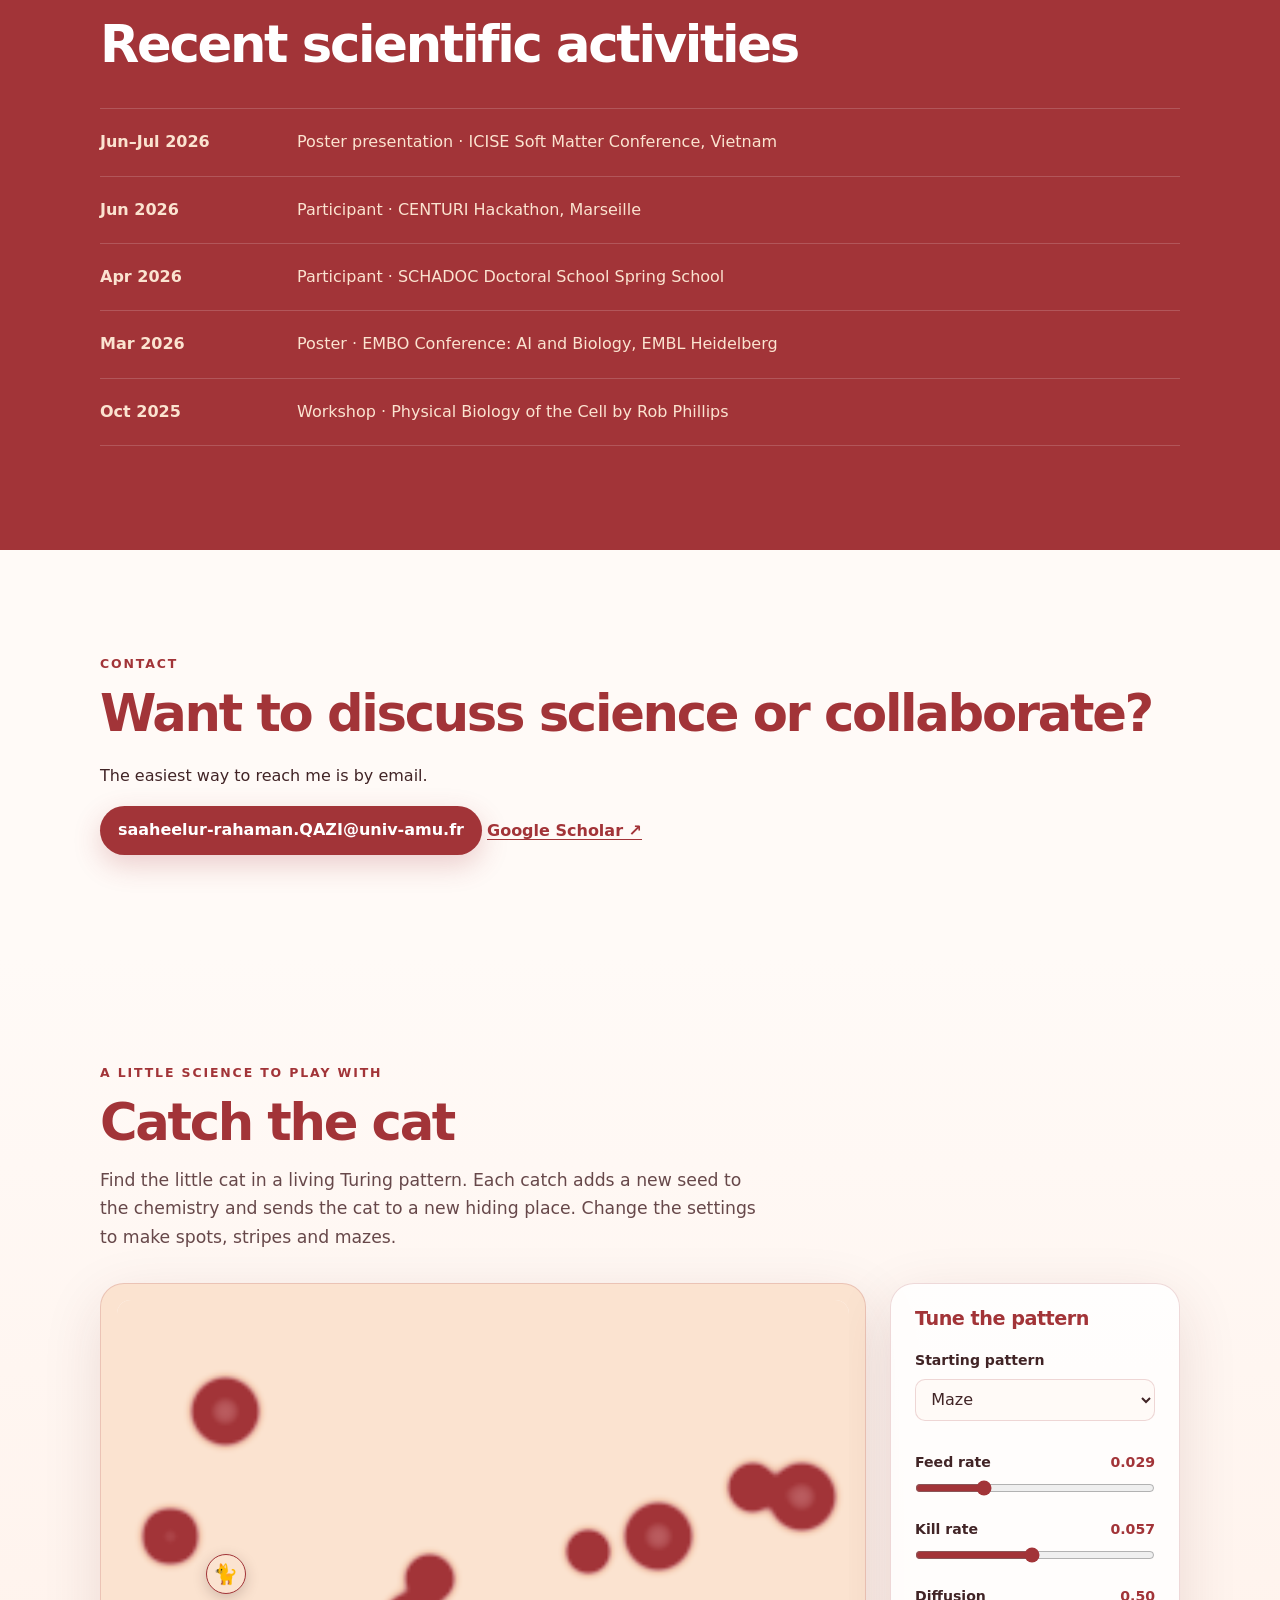
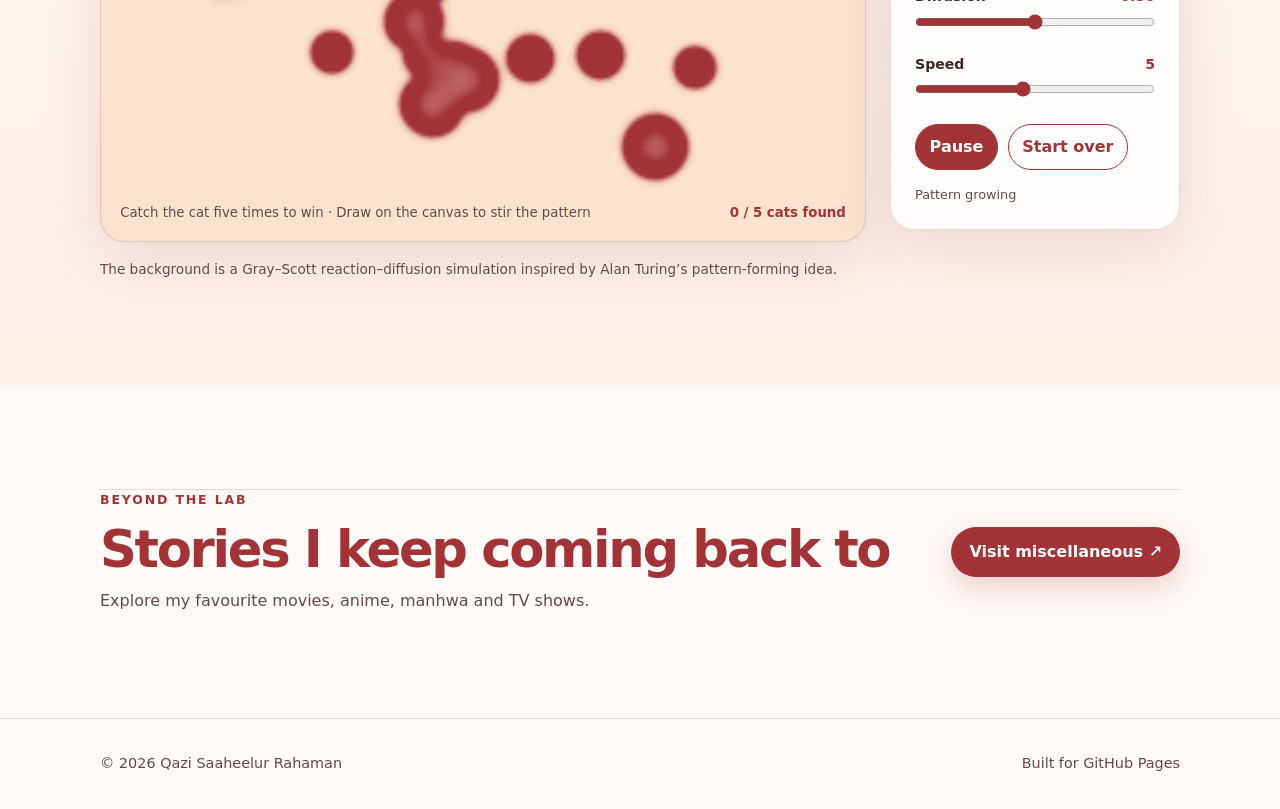
==== commit 502e5671: "Restore interactive Turing pattern game" ====
--- a/index.html
+++ b/index.html
@@ -178,6 +178,56 @@
       </div>
     </section>
 
+    <section class="section pattern-section" id="pattern-lab">
+      <div class="shell">
+        <div class="pattern-heading">
+          <p class="section-kicker">A little science to play with</p>
+          <h2>Catch the cat</h2>
+          <p class="pattern-intro">Find the little cat in a living Turing pattern. Each catch adds a new seed to the chemistry and sends the cat to a new hiding place. Change the settings to make spots, stripes and mazes.</p>
+        </div>
+
+        <div class="pattern-lab">
+          <div class="pattern-stage">
+            <div class="pattern-canvas-wrap">
+              <canvas id="pattern-canvas" width="240" height="160" tabindex="0" aria-label="Interactive reaction-diffusion pattern. Draw with a pointer or press Enter to add a new seed.">Your browser does not support this pattern canvas.</canvas>
+              <button id="pattern-cat" class="pattern-cat" type="button" aria-label="Catch the cat" style="left:50%;top:50%">🐈</button>
+            </div>
+            <div class="pattern-stage-caption">
+              <p class="pattern-hint">Catch the cat five times to win · Draw on the canvas to stir the pattern</p>
+              <p id="cat-score" class="cat-score" role="status" aria-live="polite">0 / 5 cats found</p>
+            </div>
+          </div>
+
+          <div class="pattern-controls">
+            <h3>Tune the pattern</h3>
+            <label class="control-label" for="pattern-preset">Starting pattern</label>
+            <select id="pattern-preset">
+              <option value="spots">Spots</option>
+              <option value="stripes">Stripes</option>
+              <option value="maze" selected>Maze</option>
+              <option value="coral">Coral</option>
+            </select>
+
+            <label class="slider-label" for="feed-rate"><span>Feed rate</span><output id="feed-value" for="feed-rate">0.029</output></label>
+            <input id="feed-rate" type="range" min="0.010" max="0.080" step="0.001" value="0.029" />
+            <label class="slider-label" for="kill-rate"><span>Kill rate</span><output id="kill-value" for="kill-rate">0.057</output></label>
+            <input id="kill-rate" type="range" min="0.040" max="0.075" step="0.001" value="0.057" />
+            <label class="slider-label" for="diffusion-rate"><span>Diffusion</span><output id="diffusion-value" for="diffusion-rate">0.50</output></label>
+            <input id="diffusion-rate" type="range" min="0.20" max="0.80" step="0.01" value="0.50" />
+            <label class="slider-label" for="pattern-speed"><span>Speed</span><output id="speed-value" for="pattern-speed">5</output></label>
+            <input id="pattern-speed" type="range" min="1" max="10" step="1" value="5" />
+
+            <div class="pattern-buttons">
+              <button id="pattern-toggle" type="button">Pause</button>
+              <button id="pattern-reset" type="button">Start over</button>
+            </div>
+            <p id="pattern-status" class="pattern-status" role="status" aria-live="polite">Pattern growing</p>
+          </div>
+        </div>
+        <p class="pattern-credit">The background is a Gray–Scott reaction–diffusion simulation inspired by Alan Turing’s pattern-forming idea.</p>
+      </div>
+    </section>
+
     <section class="section misc-teaser">
       <div class="shell misc-teaser-inner">
         <div>
@@ -197,6 +247,7 @@
     </div>
   </footer>
 
+  <script src="pattern-lab.js" defer></script>
   <script>
     document.getElementById('year').textContent = new Date().getFullYear();
   </script>
